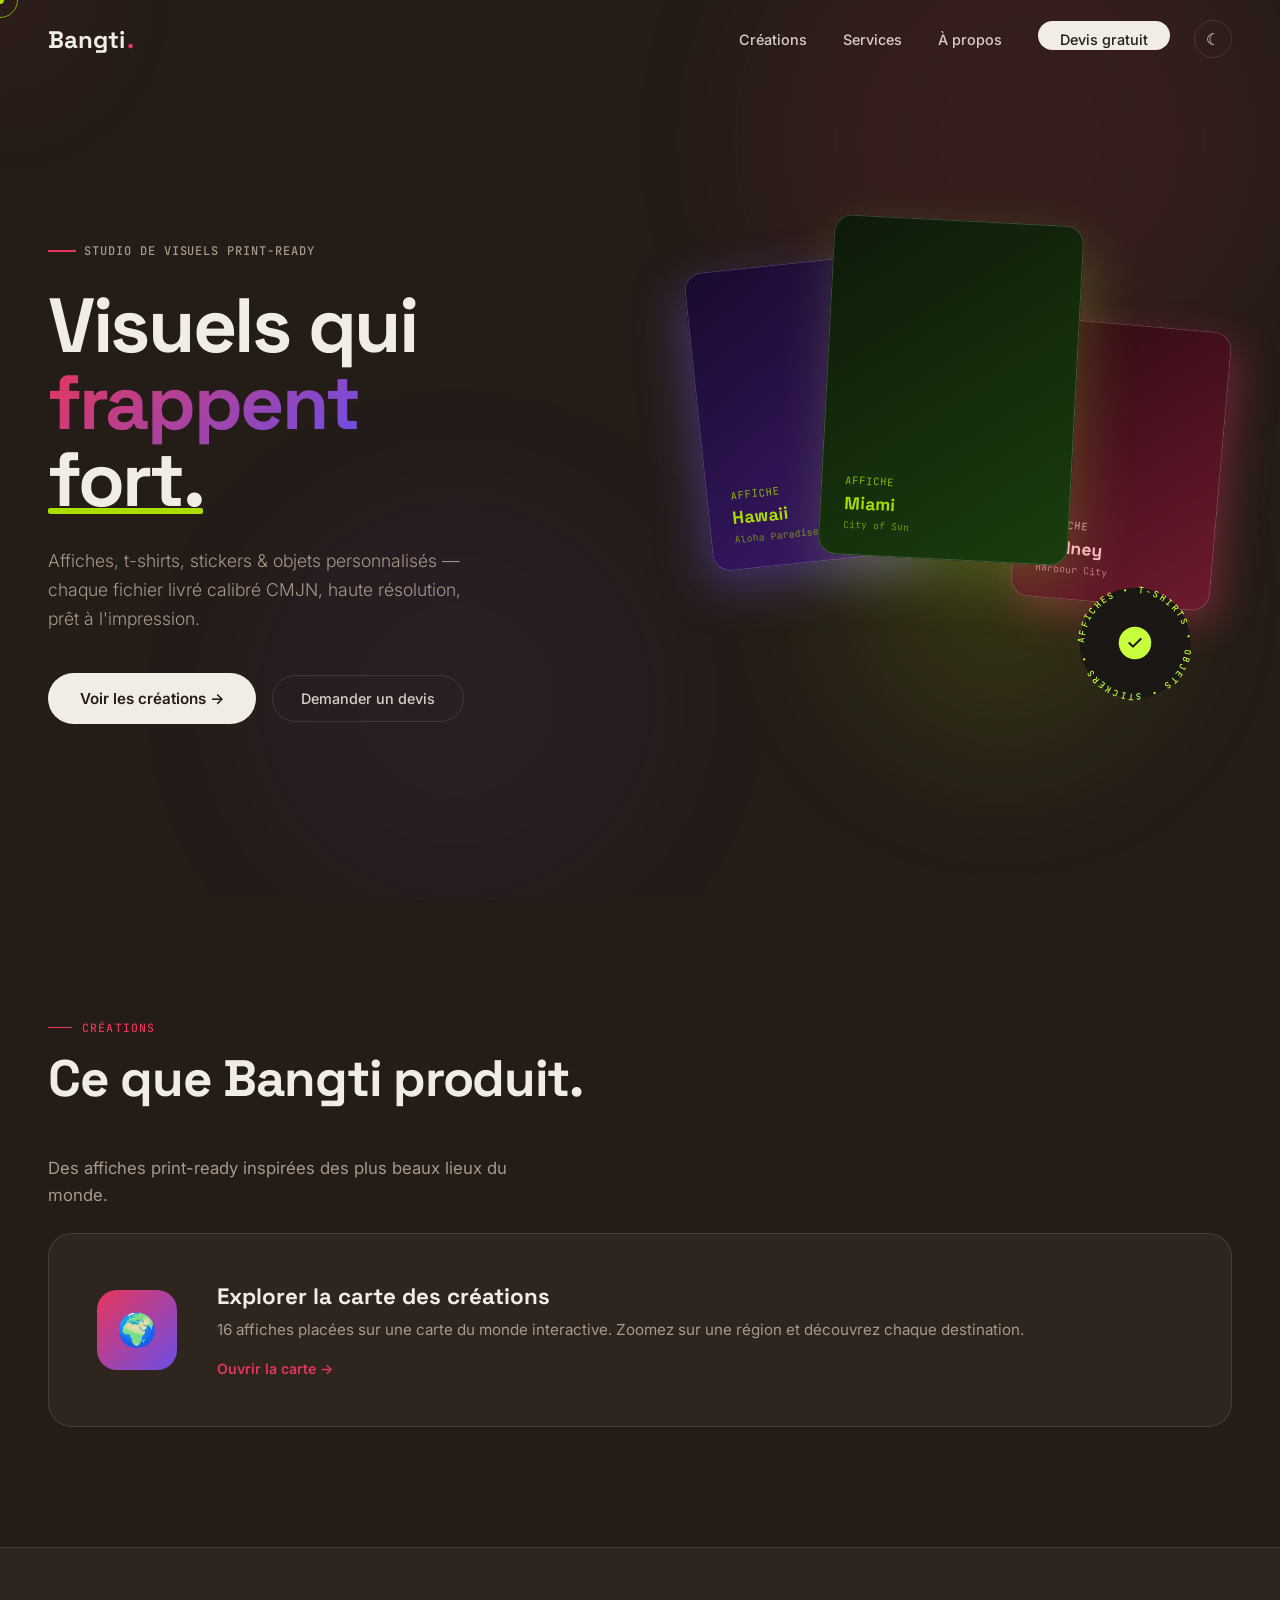
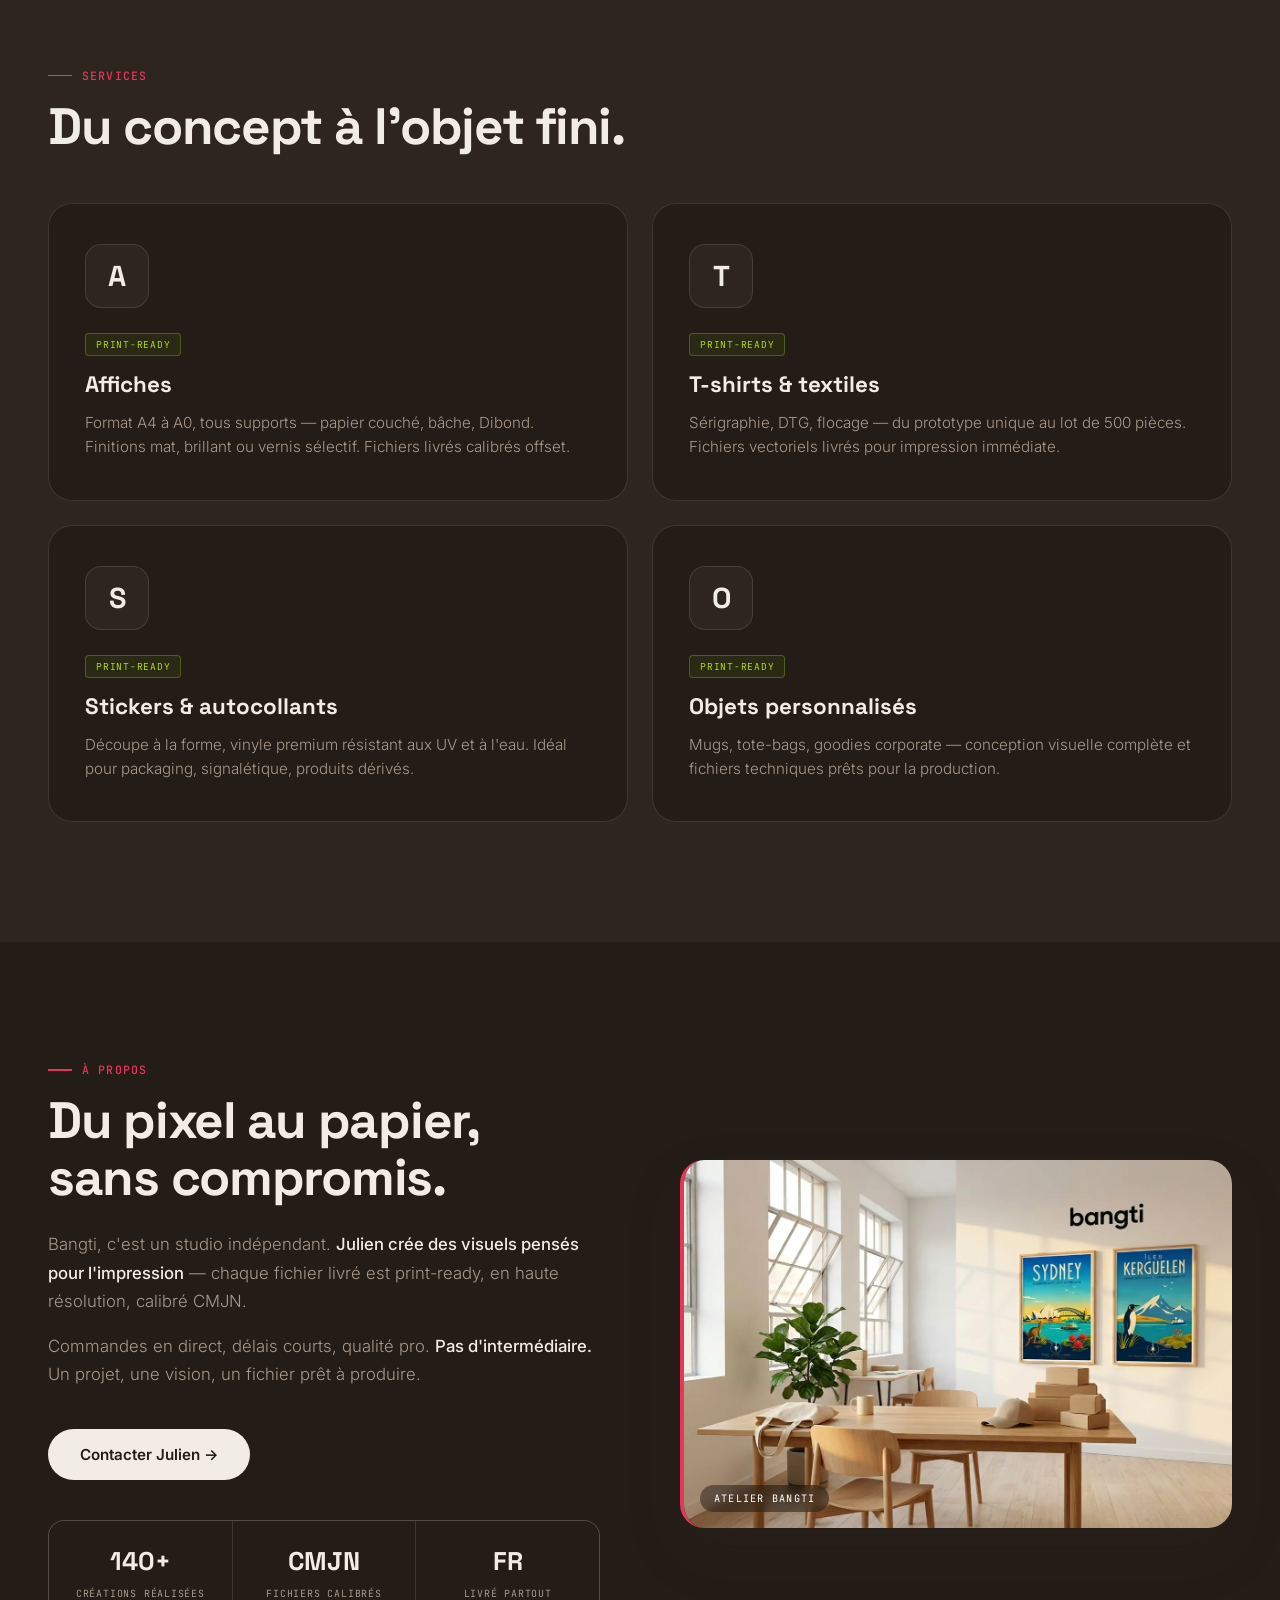
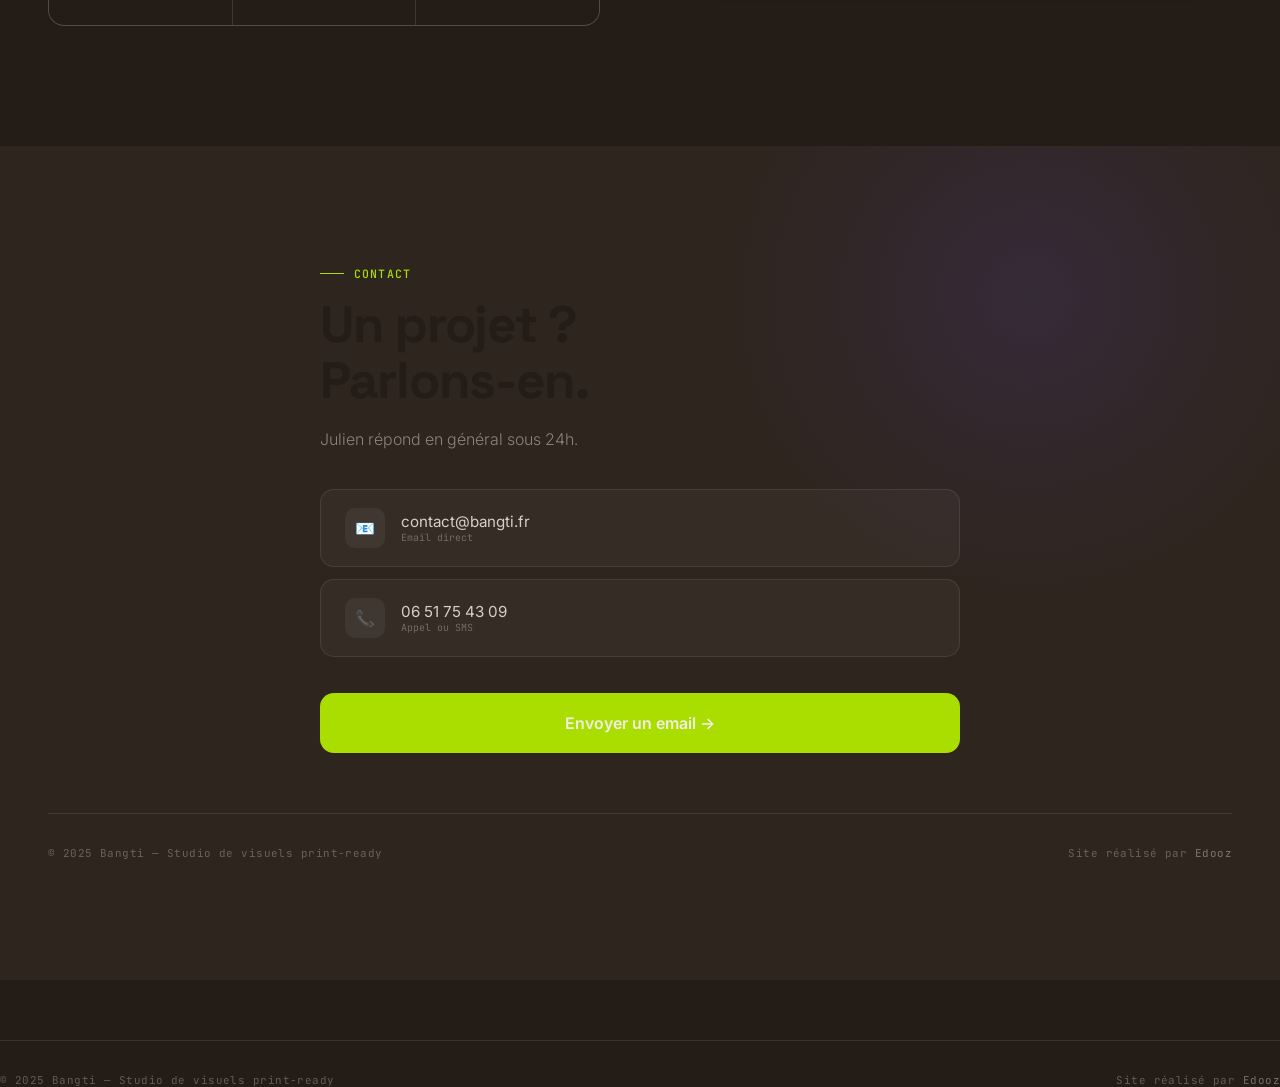
==== index.html @ a937b8a2 "fix: studio image uses .src not .style.background (it's an <img> tag)" ====
<!DOCTYPE html>
<html lang="fr">
<head>
<meta charset="UTF-8">
<meta name="viewport" content="width=device-width, initial-scale=1.0">
<title>Bangti — Studio de visuels graphiques print-ready</title>
<meta name="description" content="Bangti, studio indépendant de création d'affiches, posters et visuels print-ready. Fichiers haute résolution, calibrés CMJN.">
<link rel="canonical" href="https://bangti.fr">
<link rel="preconnect" href="https://fonts.googleapis.com">
<link href="https://fonts.googleapis.com/css2?family=Space+Grotesk:wght@400;500;600;700;800&family=Inter:wght@400;500;600&family=JetBrains+Mono:wght@400;500&display=swap" rel="stylesheet">
<script type="application/ld+json">{"@context":"https://schema.org","@type":"Organization","name":"Bangti","telephone":"06 51 75 43 09","email":"contact@bangti.fr","url":"https://bangti.fr"}</script>
<script>try{const t=localStorage.getItem("bangti-theme");if(t==="light")document.documentElement.removeAttribute("data-theme");else document.documentElement.setAttribute("data-theme","dark");}catch(e){document.documentElement.setAttribute("data-theme","dark");}</script>
<style>

:root {
  /* Fonds — gradation chaude, jamais blanc pur */
  --cream:  #F2EDE4;   /* fond principal — sable doux */
  --cream2: #E8E1D6;   /* sections alternées — lin foncé */
  --cream3: #DDD5C8;   /* bordures visibles, séparateurs */

  /* Textes — brun encre, jamais noir */
  --ink:  #3A2F28;     /* titres — brun foncé chaud */
  --ink2: #5C4E45;     /* corps — brun moyen */
  --mute: #8C7B6E;     /* secondaire — brun clair */
  --ghost:#B8A99A;     /* très atténué */

  /* Accents */
  --lime:  #AADD00;    /* lime légèrement désaturé — moins agressif */
  --punch: #E8365A;    /* rose plus doux */
  --volt:  #6B4EE8;    /* violet identique */

  /* Utilitaires */
  --line: rgba(58,47,40,0.12);
  --nav-bg: rgba(242,237,228,0.90);
  --lb-bg: rgba(247,244,238,0.96);
  --r: 1rem;
}

/* ── MODE SOMBRE (espresso chaud) ── */
[data-theme="dark"] {
  --cream:  #241C17;   /* fond principal — espresso */
  --cream2: #2E251F;   /* sections alternées */
  --cream3: #3A2F28;   /* bordures / séparateurs */
  --ink:  #F2EDE4;     /* titres — cream */
  --ink2: #D8CFC4;     /* corps */
  --mute: #A8998B;     /* secondaire */
  --ghost:#6E5F52;     /* atténué */
  --line: rgba(242,237,228,0.12);
  --nav-bg: rgba(36,28,23,0.88);
  --lb-bg: rgba(36,28,23,0.96);
}
[data-theme="dark"] .svc-card:hover { box-shadow: 0 24px 56px rgba(0,0,0,0.4); }
[data-theme="dark"] .svc-badge { color: var(--lime); border-color: rgba(170,221,0,0.3); }

[data-theme="dark"] .work-preview,
[data-theme="dark"] .bento:hover,
[data-theme="dark"] .node:hover { box-shadow: 0 22px 50px rgba(0,0,0,0.5); }

/* Bouton thème */
.theme-btn {
  width: 38px; height: 38px; border-radius: 50%;
  border: 1.5px solid var(--line); background: transparent;
  cursor: pointer; color: var(--ink); font-size: 1rem;
  display: flex; align-items: center; justify-content: center;
  transition: background 0.2s, border-color 0.2s, transform 0.2s;
  flex-shrink: 0;
}
.theme-btn:hover { border-color: var(--ink); transform: translateY(-1px); }
.theme-btn .moon { display: none; }
[data-theme="dark"] .theme-btn .sun { display: none; }
[data-theme="dark"] .theme-btn .moon { display: block; }

*, *::before, *::after { box-sizing: border-box; margin: 0; padding: 0; }

html { scroll-behavior: smooth; }

body {
  font-family: 'Inter', sans-serif;
  background: var(--cream);
  color: var(--ink);
  overflow-x: hidden;
}

/* ── NAV ── */
nav {
  position: fixed; top: 0; left: 0; right: 0; z-index: 100;
  display: flex; align-items: center; justify-content: space-between;
  padding: 20px 48px;
  transition: background 0.3s, backdrop-filter 0.3s, box-shadow 0.3s;
}
nav.scrolled {
  background: var(--nav-bg);
  backdrop-filter: blur(20px);
  box-shadow: 0 1px 0 var(--line);
}
.nav-logo {
  font-family: 'Space Grotesk', sans-serif;
  font-weight: 800; font-size: 1.5rem;
  color: var(--ink); text-decoration: none;
  display: flex; align-items: center; gap: 2px;
}
.nav-logo .dot { color: var(--punch); }
.nav-right { display: flex; align-items: center; gap: 24px; }
.nav-links { display: flex; align-items: center; gap: 36px; list-style: none; }
.nav-links a {
  font-family: 'Inter', sans-serif; font-size: 0.9rem; font-weight: 500;
  color: var(--ink2); text-decoration: none;
  position: relative; padding-bottom: 2px;
}
.nav-links a::after {
  content: ''; position: absolute; bottom: 0; left: 0;
  width: 0; height: 1.5px; background: var(--punch);
  transition: width 0.25s ease;
}
.nav-links a:hover::after { width: 100%; }
.nav-cta {
  background: var(--ink); color: var(--cream) !important;
  padding: 10px 22px; border-radius: 50px;
  transition: background 0.2s, transform 0.2s !important;
}
.nav-cta:hover { background: var(--punch) !important; transform: translateY(-1px) !important; }
.nav-cta::after { display: none !important; }
.burger { display: none; flex-direction: column; gap: 5px; cursor: pointer; padding: 4px; }
.burger span { display: block; width: 22px; height: 2px; background: var(--ink); border-radius: 2px; transition: 0.3s; }

/* ── HERO ── */
#hero {
  min-height: 100vh;
  display: grid; grid-template-columns: 1fr 1fr;
  align-items: center;
  padding: 140px 48px 80px;
  gap: 60px;
  position: relative;
  overflow: hidden;
}
.hero-bg-blob {
  position: absolute; pointer-events: none;
  border-radius: 50%;
  filter: blur(80px);
  opacity: 0.55;
}
.blob1 { width: 520px; height: 520px; background: var(--punch); opacity: 0.09; top: -120px; right: 0; }
.blob2 { width: 400px; height: 400px; background: var(--volt); opacity: 0.07; bottom: 0; left: 20%; }
.blob3 { width: 300px; height: 300px; background: var(--lime); opacity: 0.12; top: 50%; right: 10%; }

.hero-left { position: relative; z-index: 2; }
.hero-eyebrow {
  display: inline-flex; align-items: center; gap: 8px;
  font-family: 'JetBrains Mono', monospace; font-size: 0.75rem; font-weight: 500;
  color: var(--mute); letter-spacing: 0.08em; text-transform: uppercase;
  margin-bottom: 28px;
}
.hero-eyebrow span {
  display: inline-block; width: 28px; height: 2px; background: var(--punch);
}
h1 {
  font-family: 'Space Grotesk', sans-serif;
  font-weight: 800;
  font-size: clamp(3.2rem, 6vw, 6rem);
  line-height: 1.0;
  letter-spacing: -0.03em;
  color: var(--ink);
  margin-bottom: 28px;
}
h1 .grad {
  background: linear-gradient(135deg, var(--punch) 0%, var(--volt) 100%);
  -webkit-background-clip: text; -webkit-text-fill-color: transparent;
  background-clip: text;
}
h1 .underline-lime {
  position: relative; display: inline-block;
  -webkit-text-fill-color: var(--ink);
}
h1 .underline-lime::after {
  content: ''; position: absolute; bottom: 4px; left: 0; right: 0;
  height: 6px; background: var(--lime); z-index: -1;
  border-radius: 2px;
}
.hero-sub {
  font-size: 1.1rem; font-weight: 300; color: var(--mute);
  max-width: 440px; line-height: 1.65; margin-bottom: 40px;
}
.hero-actions { display: flex; align-items: center; gap: 16px; flex-wrap: wrap; }
.btn-primary {
  display: inline-flex; align-items: center; gap: 8px;
  background: var(--ink); color: var(--cream);
  font-family: 'Inter', sans-serif; font-size: 0.95rem; font-weight: 600;
  padding: 16px 32px; border-radius: 50px; text-decoration: none;
  transition: background 0.2s, transform 0.2s, box-shadow 0.2s;
}
.btn-primary:hover {
  background: var(--punch);
  transform: translateY(-2px);
  box-shadow: 0 12px 32px rgba(232,54,90,0.22);
}
.btn-ghost {
  display: inline-flex; align-items: center; gap: 6px;
  border: 1.5px solid var(--line); color: var(--ink2);
  font-size: 0.9rem; font-weight: 500;
  padding: 14px 28px; border-radius: 50px; text-decoration: none;
  transition: border-color 0.2s, color 0.2s;
}
.btn-ghost:hover { border-color: var(--ink); color: var(--ink); }

/* Hero visual — 3D floating cards */
.hero-right {
  position: relative; z-index: 2;
  height: 520px;
  display: flex; align-items: center; justify-content: center;
}
.mock-scene {
  position: relative; width: 100%; height: 100%;
  perspective: 900px;
}
.mock-card {
  position: relative; border-radius: 18px;
  display: flex; flex-direction: column; justify-content: flex-end;
  padding: 24px; overflow: hidden;
  cursor: pointer;
}
.mc-wrap {
  position: absolute;
  transform: translate(var(--px, 0px), var(--py, 0px));
  transition: transform 0.35s cubic-bezier(0.22,1,0.36,1);
  will-change: transform;
}
.w1 { left: 5%; top: 8%; }
.w2 { left: 50%; top: 0%; z-index: 3; }
.w3 { right: 2%; top: 20%; }
.mock-card::before {
  content: ''; position: absolute; inset: 0; border-radius: inherit;
  border: 1.5px solid rgba(255,255,255,0.2);
  pointer-events: none;
}
.mock-label {
  font-family: 'JetBrains Mono', monospace; font-size: 0.65rem;
  text-transform: uppercase; letter-spacing: 0.1em; margin-bottom: 6px;
  opacity: 0.8;
}
.mock-title {
  font-family: 'Space Grotesk', sans-serif;
  font-weight: 700; font-size: 1.1rem; line-height: 1.2;
}
.mock-format {
  font-family: 'JetBrains Mono', monospace; font-size: 0.6rem;
  opacity: 0.6; margin-top: 4px;
}

.mc1 {
  width: 220px; height: 300px;
  background: linear-gradient(145deg, #1A0A2E 0%, #3D1A6E 100%);
  color: var(--lime);
  transform: rotate(-6deg);
  animation: float1 4s ease-in-out infinite;
  box-shadow: -8px 16px 48px rgba(124,92,255,0.35);
}
.mc2 {
  width: 250px; height: 340px;
  background: linear-gradient(145deg, #0E1A0A 0%, #1A3D0E 100%);
  color: var(--lime);
  transform: translateX(-50%) rotate(3deg);
  animation: float2 5s ease-in-out infinite;
  box-shadow: 8px 20px 56px rgba(200,255,61,0.2);
}
.mc3 {
  width: 200px; height: 280px;
  background: linear-gradient(145deg, #2E0A12 0%, #6E1A2E 100%);
  color: #FFB3C6;
  transform: rotate(5deg);
  animation: float3 3.5s ease-in-out infinite;
  box-shadow: 10px 14px 40px rgba(255,61,110,0.3);
}
.mc-inner-art {
  position: absolute; inset: 0;
  display: flex; align-items: center; justify-content: center;
  font-family: 'Space Grotesk', sans-serif;
  font-weight: 800; font-size: 5rem;
  opacity: 0.08; letter-spacing: -0.05em;
  user-select: none; pointer-events: none;
}

/* Badge rotatif SVG */
.badge-circle {
  position: absolute; bottom: 32px; right: 32px;
  width: 130px; height: 130px;
  cursor: pointer; z-index: 10;
  text-decoration: none;
}
.badge-circle svg { width: 100%; height: 100%; }
.badge-circle:hover .badge-ring { animation-play-state: paused; transform: scale(1.06); }
.badge-ring {
  animation: spin 12s linear infinite;
  transform-origin: center;
  display: block;
  transition: transform 0.3s;
}

@keyframes float1 {
  0%,100% { transform: rotate(-6deg) translateY(0); }
  50% { transform: rotate(-6deg) translateY(-14px); }
}
@keyframes float2 {
  0%,100% { transform: translateX(-50%) rotate(3deg) translateY(0); }
  50% { transform: translateX(-50%) rotate(3deg) translateY(-18px); }
}
@keyframes float3 {
  0%,100% { transform: rotate(5deg) translateY(0); }
  50% { transform: rotate(5deg) translateY(-10px); }
}
@keyframes spin {
  from { transform: rotate(0deg); }
  to { transform: rotate(360deg); }
}

/* ── GALERIE ── */
#galerie {
  padding: 120px 48px;
  background: var(--cream);
}
.section-eyebrow {
  font-family: 'JetBrains Mono', monospace;
  font-size: 0.72rem; font-weight: 500;
  text-transform: uppercase; letter-spacing: 0.1em;
  color: var(--punch); margin-bottom: 16px;
  display: flex; align-items: center; gap: 10px;
}
.section-eyebrow::before { content: ''; display: block; width: 24px; height: 1.5px; background: var(--punch); }
h2 {
  font-family: 'Space Grotesk', sans-serif;
  font-weight: 800; font-size: clamp(2rem, 4vw, 3.4rem);
  letter-spacing: -0.025em; line-height: 1.1;
  color: var(--ink); margin-bottom: 48px;
}
.galerie-head {
  display: flex; align-items: center; justify-content: space-between;
  flex-wrap: wrap; gap: 16px; margin-bottom: 24px;
}
.filters {
  display: flex; align-items: center; gap: 10px; flex-wrap: wrap;
}
.filter {
  font-family: 'JetBrains Mono', monospace; font-size: 0.75rem;
  letter-spacing: 0.06em; text-transform: uppercase;
  padding: 9px 18px; border-radius: 50px;
  border: 1.5px solid var(--line);
  background: transparent; color: var(--mute);
  cursor: pointer; transition: all 0.2s;
  display: flex; align-items: center; gap: 6px;
}
.filter:hover { border-color: var(--ink); color: var(--ink); }
.filter.active { background: var(--ink); color: var(--lime); border-color: var(--ink); }
.filter .count {
  background: rgba(0,0,0,0.08); color: inherit;
  font-size: 0.65rem; padding: 1px 6px; border-radius: 20px;
}
.filter.active .count { background: rgba(170,221,0,0.18); }

/* ── TOGGLE VUE (liste / grille) ── */
.view-toggle {
  display: inline-flex; border: 1.5px solid var(--line);
  border-radius: 50px; padding: 3px; gap: 2px; background: transparent;
}
.view-toggle button {
  font-family: 'JetBrains Mono', monospace; font-size: 0.68rem;
  letter-spacing: 0.06em; text-transform: uppercase;
  padding: 7px 16px; border-radius: 50px; border: none;
  background: transparent; color: var(--mute); cursor: pointer;
  transition: all 0.2s;
}
.view-toggle button.active { background: var(--ink); color: var(--lime); }

/* ── LISTE HOVER-REVEAL (style CLOU) ── */
.work-list { position: relative; border-top: 1px solid var(--line); }
.work-row {
  display: flex; align-items: baseline; justify-content: space-between;
  gap: 24px; padding: 28px 8px;
  border-bottom: 1px solid var(--line);
  cursor: pointer; position: relative;
  transition: padding-left 0.35s cubic-bezier(0.22,1,0.36,1), color 0.25s;
}
.work-row .wr-index {
  font-family: 'JetBrains Mono', monospace; font-size: 0.72rem;
  color: var(--ghost); width: 36px; flex-shrink: 0;
}
.work-row .wr-name {
  font-family: 'Space Grotesk', sans-serif; font-weight: 600;
  font-size: clamp(1.6rem, 3.4vw, 2.8rem); letter-spacing: -0.02em;
  line-height: 1; color: var(--ink); flex: 1;
  transition: color 0.25s, transform 0.35s cubic-bezier(0.22,1,0.36,1);
}
.work-row .wr-cat {
  font-family: 'JetBrains Mono', monospace; font-size: 0.7rem;
  text-transform: uppercase; letter-spacing: 0.1em;
  color: var(--mute); flex-shrink: 0; transition: color 0.25s;
}
.work-row .wr-arrow {
  font-size: 1.2rem; color: var(--ink);
  opacity: 0; transform: translateX(-8px);
  transition: opacity 0.3s, transform 0.3s; flex-shrink: 0;
}
.work-row:hover { padding-left: 28px; }
.work-row:hover .wr-name { color: var(--punch); }
.work-row:hover .wr-cat { color: var(--ink); }
.work-row:hover .wr-arrow { opacity: 1; transform: translateX(0); }
/* assombrir les rangées non survolées quand une rangée est active */
.work-list.dim .work-row:not(:hover) .wr-name { color: var(--ghost); }

/* Aperçu flottant qui suit le curseur (desktop) */
.work-preview {
  position: fixed; pointer-events: none; z-index: 50;
  width: 280px; height: 340px; border-radius: 14px; overflow: hidden;
  opacity: 0; transform: translate(-50%, -50%) scale(0.9) rotate(-3deg);
  transition: opacity 0.25s, transform 0.25s;
  box-shadow: 0 24px 60px rgba(58,47,40,0.3);
  will-change: transform, left, top;
}
.work-preview.show { opacity: 1; transform: translate(-50%, -50%) scale(1) rotate(-3deg); }
.work-preview .wp-letter {
  position: absolute; inset: 0; display: flex; align-items: center; justify-content: center;
  font-family: 'Space Grotesk', sans-serif; font-weight: 700;
  font-size: 5rem; color: rgba(255,255,255,0.18);
}

/* ── GRILLE BENTO ── */
.work-grid {
  display: grid;
  grid-template-columns: repeat(4, 1fr);
  grid-auto-rows: 200px;
  gap: 16px;
}
.work-grid.hidden, .work-list.hidden { display: none; }
.bento {
  position: relative; border-radius: 18px; overflow: hidden;
  cursor: pointer; display: flex; flex-direction: column; justify-content: flex-end;
  padding: 22px; transition: transform 0.3s, box-shadow 0.3s;
}
.bento::after {
  content: ''; position: absolute; inset: 0; border-radius: 18px;
  border: 1.5px solid rgba(255,255,255,0.14); pointer-events: none;
}
.bento:hover { transform: translateY(-5px); box-shadow: 0 22px 50px rgba(58,47,40,0.22); }
.bento .b-letter {
  position: absolute; top: 18px; right: 22px;
  font-family: 'Space Grotesk', sans-serif; font-weight: 700; font-size: 3rem;
  color: rgba(255,255,255,0.14); line-height: 1;
}
.bento .b-cat {
  font-family: 'JetBrains Mono', monospace; font-size: 0.6rem;
  text-transform: uppercase; letter-spacing: 0.12em; color: var(--lime);
  margin-bottom: 6px; position: relative; z-index: 2;
}
.bento .b-name {
  font-family: 'Space Grotesk', sans-serif; font-weight: 600; font-size: 1.05rem;
  color: white; line-height: 1.2; position: relative; z-index: 2;
}
.bento .b-fmt {
  font-family: 'JetBrains Mono', monospace; font-size: 0.58rem;
  color: rgba(255,255,255,0.55); margin-top: 4px; position: relative; z-index: 2;
}
/* tailles bento variées */
.bento.lg { grid-column: span 2; grid-row: span 2; }
.bento.wide { grid-column: span 2; }
.bento.tall { grid-row: span 2; }

/* Lightbox */
#lb-overlay {
  display: none; position: fixed; inset: 0; z-index: 9999;
  background: var(--lb-bg); backdrop-filter: blur(12px);
  align-items: center; justify-content: center;
}
#lb-overlay.open { display: flex; }
#lb-inner {
  max-width: 90vw; max-height: 90vh;
  background: var(--cream2); border-radius: 24px;
  overflow: hidden; position: relative;
  animation: lbIn 0.3s ease;
  padding: 32px;
  min-width: 340px;
}
@keyframes lbIn {
  from { transform: scale(0.88); opacity: 0; }
  to { transform: scale(1); opacity: 1; }
}
#lb-close {
  position: absolute; top: 16px; right: 16px;
  width: 36px; height: 36px; border-radius: 50%;
  background: var(--ink); color: var(--cream);
  border: none; cursor: pointer; font-size: 1rem;
  display: flex; align-items: center; justify-content: center;
}
#lb-content { display: flex; flex-direction: column; gap: 16px; }
#lb-visual {
  width: 340px; height: 480px; border-radius: 16px;
  display: flex; align-items: center; justify-content: center;
  font-family: 'Space Grotesk', sans-serif;
  font-weight: 800; font-size: 5rem; color: rgba(255,255,255,0.12);
}
#lb-info { }
#lb-title {
  font-family: 'Space Grotesk', sans-serif;
  font-weight: 700; font-size: 1.4rem; color: var(--ink);
  margin-bottom: 6px;
}
#lb-fmt {
  font-family: 'JetBrains Mono', monospace;
  font-size: 0.72rem; color: var(--mute);
}
#lb-prev, #lb-next {
  position: absolute; top: 50%; transform: translateY(-50%);
  width: 40px; height: 40px; border-radius: 50%;
  background: var(--ink); color: var(--lime);
  border: none; cursor: pointer; font-size: 1rem;
  display: flex; align-items: center; justify-content: center;
}
#lb-prev { left: -20px; }
#lb-next { right: -20px; }

/* ── SERVICES ── */
#services {
  padding: 120px 48px;
  background: var(--cream2);
  border-top: 1px solid var(--line);
}
.services-grid {
  display: grid; grid-template-columns: repeat(2, 1fr);
  gap: 24px; margin-top: 16px;
}
.svc-card {
  background: var(--cream); border: 1.5px solid var(--line);
  border-radius: 24px; padding: 40px 36px;
  transition: border-color 0.25s, transform 0.25s, box-shadow 0.25s;
  position: relative; overflow: hidden;
}
.svc-card:hover {
  border-color: var(--ink);
  transform: translateY(-6px);
  box-shadow: 0 24px 56px rgba(26,23,20,0.08);
}
.svc-card:hover .svc-icon { background: var(--ink); color: var(--lime); }
.svc-icon {
  width: 64px; height: 64px; border-radius: 16px;
  background: var(--cream2); border: 1.5px solid var(--line);
  display: flex; align-items: center; justify-content: center;
  font-family: 'Space Grotesk', sans-serif;
  font-weight: 800; font-size: 1.8rem; color: var(--ink);
  margin-bottom: 24px;
  transition: background 0.25s, color 0.25s;
}
.svc-badge {
  display: inline-block;
  font-family: 'JetBrains Mono', monospace; font-size: 0.6rem;
  letter-spacing: 0.08em; text-transform: uppercase;
  padding: 4px 10px; border-radius: 4px;
  background: rgba(100,160,0,0.1); color: var(--lime);
  margin-bottom: 14px; border: 1px solid rgba(100,160,0,0.2);
}
.svc-card h3 {
  font-family: 'Space Grotesk', sans-serif;
  font-weight: 700; font-size: 1.4rem; color: var(--ink);
  margin-bottom: 12px;
}
.svc-card p {
  font-size: 0.95rem; color: var(--mute); line-height: 1.6; font-weight: 300;
}

/* ── À PROPOS ── */
#apropos {
  padding: 120px 48px;
  background: var(--cream);
  display: grid; grid-template-columns: 1fr 1fr;
  gap: 80px; align-items: center;
}
.apropos-text {}
.apropos-text h2 { margin-bottom: 24px; }
.apropos-text p {
  font-size: 1.05rem; color: var(--mute); font-weight: 300;
  line-height: 1.7; margin-bottom: 16px;
}
.apropos-text p strong { color: var(--ink); font-weight: 500; }
.stats-row {
  display: grid; grid-template-columns: repeat(3,1fr);
  gap: 1px; background: var(--line);
  border-radius: 16px; overflow: hidden;
  margin-top: 40px;
  border: 1.5px solid var(--line);
}
.stat-cell {
  background: var(--cream); padding: 24px 20px;
  text-align: center;
}
.stat-val {
  font-family: 'Space Grotesk', sans-serif;
  font-weight: 800; font-size: 1.6rem; color: var(--ink);
  display: block; margin-bottom: 4px;
}
.stat-lbl {
  font-family: 'JetBrains Mono', monospace;
  font-size: 0.62rem; color: var(--mute);
  text-transform: uppercase; letter-spacing: 0.08em;
}
.apropos-visual {
  position: relative; height: auto;
}
.studio-figure {
  position: relative; margin: 0;
  border-radius: 24px; overflow: hidden;
  border-left: 4px solid var(--punch);
  box-shadow: 0 24px 56px rgba(58,47,40,0.14);
}
.studio-img {
  display: block; width: 100%; height: auto;
}
.av-caption {
  position: absolute; z-index: 2; left: 16px; bottom: 16px;
  font-family: 'JetBrains Mono', monospace;
  font-size: 0.64rem; letter-spacing: 0.12em; text-transform: uppercase;
  color: #fff; background: rgba(0,0,0,0.4); backdrop-filter: blur(4px);
  padding: 7px 14px; border-radius: 50px;
}
.av-text {
  font-family: 'JetBrains Mono', monospace;
  font-size: 0.7rem; color: var(--mute); letter-spacing: 0.12em;
  text-transform: uppercase; text-align: center;
}
.av-float {
  position: absolute;
  width: 140px; height: 180px;
  border-radius: 14px; border: 1.5px solid var(--line);
  background: var(--cream); display: flex; align-items: center; justify-content: center;
  font-family: 'JetBrains Mono', monospace; font-size: 0.6rem;
  color: var(--mute); text-align: center; padding: 16px;
  animation: float3 4s ease-in-out infinite;
}
.av-float.f1 { top: -30px; right: -20px; animation-delay: 0s; }
.av-float.f2 { bottom: -20px; left: -20px; animation-delay: -2s; }

/* ── CONTACT ── */
#contact {
  padding: 120px 48px;
  background: #2E251F;
  position: relative; overflow: hidden;
}
#contact::before {
  content: ''; position: absolute;
  width: 700px; height: 700px; border-radius: 50%;
  background: radial-gradient(circle, rgba(107,78,232,0.12), transparent 60%);
  top: -200px; right: -100px; pointer-events: none;
}
.contact-inner {
  max-width: 640px; margin: 0 auto;
  position: relative; z-index: 2;
}
#contact .section-eyebrow { color: var(--lime); }
#contact .section-eyebrow::before { background: var(--lime); }
#contact h2 { color: var(--cream); }
.contact-sub {
  font-size: 1rem; color: rgba(232,225,214,0.5); font-weight: 300;
  margin-bottom: 40px; margin-top: -28px;
}
.contact-items { display: flex; flex-direction: column; gap: 12px; margin-bottom: 36px; }
.ci {
  display: flex; align-items: center; gap: 16px;
  background: rgba(232,225,214,0.04); border: 1px solid rgba(232,225,214,0.1);
  border-radius: 14px; padding: 18px 24px;
  text-decoration: none;
  transition: border-color 0.2s, background 0.2s;
  cursor: pointer;
}
.ci:hover { border-color: var(--lime); background: rgba(170,221,0,0.05); }
.ci-icon {
  width: 40px; height: 40px; border-radius: 10px;
  background: rgba(232,225,214,0.06);
  display: flex; align-items: center; justify-content: center;
  font-size: 1rem; flex-shrink: 0;
}
.ci-text { font-size: 0.95rem; color: var(--ink2); font-weight: 400; }
.ci-sub { font-family: 'JetBrains Mono', monospace; font-size: 0.62rem; color: rgba(232,225,214,0.35); }
.btn-lime {
  display: block; width: 100%; text-align: center;
  background: var(--lime); color: var(--ink);
  font-family: 'Inter', sans-serif; font-size: 1rem; font-weight: 600;
  padding: 20px; border-radius: 14px; text-decoration: none;
  transition: transform 0.2s, box-shadow 0.2s;
}
.btn-lime:hover {
  transform: translateY(-2px);
  box-shadow: 0 16px 40px rgba(170,221,0,0.22);
}
footer {
  margin-top: 60px; padding-top: 32px;
  border-top: 1px solid rgba(242,237,228,0.1);
  display: flex; justify-content: space-between; align-items: center;
  flex-wrap: wrap; gap: 12px;
  position: relative; z-index: 2;
}
footer span {
  font-family: 'JetBrains Mono', monospace; font-size: 0.68rem;
  color: rgba(242,237,228,0.3); letter-spacing: 0.04em;
}
footer a { color: rgba(242,237,228,0.4); text-decoration: none; transition: color 0.2s; }
footer a:hover { color: var(--lime); }

/* ── REVEAL ANIMATIONS ── */
.reveal { opacity: 0; transform: translateY(32px); transition: opacity 0.6s ease, transform 0.6s ease; }
.reveal.visible { opacity: 1; transform: translateY(0); }

/* ── CURSOR GLOW ── */
#cursor-glow {
  position: fixed; pointer-events: none; z-index: 0;
  width: 360px; height: 360px; border-radius: 50%;
  background: radial-gradient(circle, rgba(232,54,90,0.05) 0%, transparent 70%);
  transform: translate(-50%,-50%);
  transition: left 0.12s, top 0.12s;
}
/* ── CUSTOM CURSOR ── */
body { cursor: none; }
#cur-dot {
  position: fixed; pointer-events: none; z-index: 9999;
  width: 8px; height: 8px; border-radius: 50%;
  background: #AADD00;
  transform: translate(-50%, -50%);
  transition: transform 0.1s;
}
#cur-ring {
  position: fixed; pointer-events: none; z-index: 9998;
  width: 36px; height: 36px; border-radius: 50%;
  border: 1.5px solid rgba(170,221,0,0.7);
  transform: translate(-50%, -50%);
  transition: width 0.2s, height 0.2s, opacity 0.2s;
}
a:hover ~ #cur-ring, button:hover ~ #cur-ring { width: 52px; height: 52px; }

/* ── RESPONSIVE ── */
@media (max-width: 1024px) {
  #hero { grid-template-columns: 1fr; padding: 120px 32px 80px; }
  .hero-right { height: 420px; margin-top: 24px; }
  #apropos { grid-template-columns: 1fr; gap: 48px; }
  .services-grid { grid-template-columns: 1fr; }
  .work-grid { grid-template-columns: repeat(3, 1fr); }
}
@media (max-width: 640px) {
  .hero-right { display: none; }
  nav { padding: 16px 20px; }
  .nav-links { display: none; flex-direction: column; position: fixed; top: 0; left: 0; right: 0; bottom: 0; background: var(--cream); padding: 100px 32px 40px; gap: 24px; z-index: 99; }
  .nav-links.open { display: flex; }
  .nav-links a { font-size: 1.4rem; }
  .burger { display: flex; z-index: 101; }
  #hero { padding: 100px 20px 60px; }
  h1 { font-size: clamp(2.4rem, 8vw, 3.5rem); }
  #galerie, #services, #contact { padding: 80px 20px; }
  #apropos { padding: 80px 20px; grid-template-columns: 1fr; }
  .stats-row { grid-template-columns: 1fr; }
  .badge-circle { width: 100px; height: 100px; bottom: 20px; right: 20px; }
  .galerie-head { flex-direction: column; align-items: flex-start; }
  .work-grid { grid-template-columns: repeat(2, 1fr); grid-auto-rows: 160px; }
  .bento.lg { grid-column: span 2; grid-row: span 1; }
  .work-row { padding: 20px 4px; gap: 14px; }
  .work-row .wr-cat { display: none; }
  .work-row:hover { padding-left: 12px; }
}

@media (prefers-reduced-motion: reduce) {
  *, .reveal, .mc1, .mc2, .mc3, .badge-ring, .av-float { animation: none !important; transition: none !important; }
}

/* ── CTA CARTE ── */
.map-cta {
  position: relative; display: block; overflow: hidden;
  border-radius: 28px; border: 1px solid var(--line);
  text-decoration: none; min-height: 420px;
  display: flex; align-items: flex-end; isolation: isolate;
}
.map-cta-mosaic {
  position: absolute; inset: 0; display: grid;
  grid-template-columns: repeat(5, 1fr); gap: 3px; z-index: -2;
}
.map-cta-mosaic div {
  background-size: cover; background-position: center 20%;
  filter: saturate(0.75) brightness(0.55);
  transition: filter 0.5s, transform 0.6s;
}
.map-cta:hover .map-cta-mosaic div { filter: saturate(0.95) brightness(0.4); transform: scale(1.04); }
.map-cta::before {
  content: ''; position: absolute; inset: 0; z-index: -1;
  background: linear-gradient(180deg, rgba(20,15,12,0.35) 0%, rgba(20,15,12,0.92) 78%);
}
.map-cta-content { position: relative; z-index: 2; padding: 48px; max-width: 620px; }
.map-cta-label {
  display: inline-flex; align-items: center; gap: 8px;
  font-size: 0.72rem; font-weight: 700; letter-spacing: 0.18em; text-transform: uppercase;
  color: var(--punch); margin-bottom: 18px;
}
.map-cta-label .dot { width: 7px; height: 7px; border-radius: 50%; background: var(--punch); animation: pulse 2s infinite; }
@keyframes pulse { 0%,100%{opacity:1;} 50%{opacity:0.3;} }
.map-cta-title {
  display: block; font-family: 'Space Grotesk', sans-serif; color: #F7F4EE;
  font-size: clamp(1.7rem, 4vw, 2.7rem); font-weight: 700; line-height: 1.08; margin-bottom: 16px;
}
.map-cta-desc { display: block; color: rgba(247,244,238,0.65); font-size: 1rem; line-height: 1.55; margin-bottom: 28px; max-width: 480px; }
.map-cta-arrow {
  display: inline-flex; align-items: center; gap: 10px;
  font-weight: 600; font-size: 0.95rem; color: #F7F4EE;
  padding: 14px 26px; border: 1.5px solid rgba(247,244,238,0.3); border-radius: 50px;
  transition: background 0.3s, border-color 0.3s, gap 0.3s;
}
.map-cta:hover .map-cta-arrow { background: var(--punch); border-color: var(--punch); gap: 14px; }
@media (max-width: 640px) {
  .map-cta { min-height: 320px; }
  .map-cta-content { padding: 28px; }
}

/* ── CTA CARTE ── */
.carte-cta {
  display: flex; align-items: center; gap: 40px;
  background: var(--cream2); border: 1.5px solid var(--line);
  border-radius: 24px; padding: 48px; margin-top: 24px;
  text-decoration: none; color: var(--ink);
  transition: border-color 0.3s, transform 0.3s, box-shadow 0.3s;
}
.carte-cta:hover {
  border-color: var(--punch); transform: translateY(-4px);
  box-shadow: 0 20px 50px rgba(0,0,0,0.08);
}
[data-theme="dark"] .carte-cta:hover { box-shadow: 0 20px 50px rgba(0,0,0,0.4); }
.carte-cta-icon {
  width: 80px; height: 80px; border-radius: 20px; flex-shrink: 0;
  background: linear-gradient(135deg, var(--punch), var(--volt));
  display: flex; align-items: center; justify-content: center;
  font-size: 2rem;
}
.carte-cta-text h3 {
  font-family: 'Space Grotesk', sans-serif; font-size: 1.4rem; font-weight: 700;
  margin: 0 0 8px;
}
.carte-cta-text p { color: var(--mute); font-size: 0.95rem; margin: 0 0 16px; line-height: 1.5; }
.carte-cta-btn {
  display: inline-flex; align-items: center; gap: 8px;
  font-weight: 600; font-size: 0.88rem; color: var(--punch);
}
.carte-cta:hover .carte-cta-btn { gap: 12px; }
@media (max-width: 640px) {
  .carte-cta { flex-direction: column; padding: 32px; text-align: center; }
  .carte-cta-text h3 { font-size: 1.2rem; }
}

</style>
</head>
<body>

<div id="cursor-glow"></div>
<div id="cur-dot"></div>
<div id="cur-ring"></div>


<nav id="main-nav">
  <a href="/" class="nav-logo">Bangti<span class="dot">.</span></a>
  <div class="nav-right">
    <ul class="nav-links" id="nav-links">
      <li><a href="carte.html">Créations</a></li>
      <li><a href="#services">Services</a></li>
      <li><a href="#apropos">À propos</a></li>
      <li><a href="#contact" class="nav-cta">Devis gratuit</a></li>
    </ul>
    <button class="theme-btn" id="theme-btn" aria-label="Basculer thème clair / sombre">
      <span class="sun">☀</span><span class="moon">☾</span>
    </button>
    <div class="burger" id="burger" aria-label="Menu" role="button" tabindex="0">
      <span></span><span></span><span></span>
    </div>
  </div>
</nav>




<section id="hero">
  <div class="hero-bg-blob blob1"></div>
  <div class="hero-bg-blob blob2"></div>
  <div class="hero-bg-blob blob3"></div>

  <div class="hero-left">
    <div class="hero-eyebrow"><span></span>Studio de visuels print-ready</div>
    <h1>Visuels qui<br><span class="grad">frappent</span><br><span class="underline-lime">fort.</span></h1>
    <p class="hero-sub">Affiches, t-shirts, stickers & objets personnalisés — chaque fichier livré calibré CMJN, haute résolution, prêt à l'impression.</p>
    <div class="hero-actions">
      <a href="#galerie" class="btn-primary">Voir les créations →</a>
      <a href="#contact" class="btn-ghost">Demander un devis</a>
    </div>
  </div>

  <div class="hero-right">
    <div class="mock-scene" id="mock-scene">
      <div class="mc-wrap w1" data-depth="26">
        <div class="mc1 mock-card">
          <div class="mc-inner-art"></div>
          <div class="mock-label">Affiche</div>
          <div class="mock-title">Hawaii</div>
          <div class="mock-format">Aloha Paradise</div>
        </div>
      </div>
      <div class="mc-wrap w2" data-depth="14">
        <div class="mc2 mock-card">
          <div class="mc-inner-art"></div>
          <div class="mock-label">Affiche</div>
          <div class="mock-title">Miami</div>
          <div class="mock-format">City of Sun</div>
        </div>
      </div>
      <div class="mc-wrap w3" data-depth="38">
        <div class="mc3 mock-card">
          <div class="mc-inner-art"></div>
          <div class="mock-label">Affiche</div>
          <div class="mock-title">Sydney</div>
          <div class="mock-format">Harbour City</div>
        </div>
      </div>

      <a href="#galerie" class="badge-circle" aria-label="Voir la galerie">
        <svg class="badge-ring" viewBox="0 0 160 160" fill="none" xmlns="http://www.w3.org/2000/svg">
          <circle cx="80" cy="80" r="68" fill="#1A1714" stroke="rgba(26,23,20,0.15)" stroke-width="1"/>
          <defs>
            <path id="bp" d="M80,80 m-62,0 a62,62 0 1,1 124,0 a62,62 0 1,1 -124,0"/>
          </defs>
          <text font-family="JetBrains Mono, monospace" font-size="11" fill="#C8FF3D" letter-spacing="3" font-weight="500">
            <textPath href="#bp">AFFICHES • T-SHIRTS • OBJETS • STICKERS •</textPath>
          </text>
          <circle cx="80" cy="80" r="20" fill="#C8FF3D"/>
          <path d="M73 80l4.5 4.5L87 75" stroke="#1A1714" stroke-width="2.5" stroke-linecap="round" stroke-linejoin="round"/>
        </svg>
      </a>
    </div>
  </div>
</section>




<!-- GALERIE -->
<section id="galerie">
  <div class="section-eyebrow">Créations</div>
  <h2>Ce que Bangti produit.</h2>
  <p style="color:var(--mute); max-width:520px; margin-bottom:8px; font-size:1.05rem; line-height:1.6;">
    Des affiches print-ready inspirées des plus beaux lieux du monde.
  </p>
  <a href="carte.html" class="carte-cta">
    <div class="carte-cta-icon">🌍</div>
    <div class="carte-cta-text">
      <h3>Explorer la carte des créations</h3>
      <p>16 affiches placées sur une carte du monde interactive. Zoomez sur une région et découvrez chaque destination.</p>
      <span class="carte-cta-btn">Ouvrir la carte →</span>
    </div>
  </a>
</section>



<section id="services">
  <div class="section-eyebrow">Services</div>
  <h2>Du concept à l'objet fini.</h2>
  <div class="services-grid">
    <div class="svc-card reveal">
      <div class="svc-icon">A</div>
      <div class="svc-badge">print-ready</div>
      <h3>Affiches</h3>
      <p>Format A4 à A0, tous supports — papier couché, bâche, Dibond. Finitions mat, brillant ou vernis sélectif. Fichiers livrés calibrés offset.</p>
    </div>
    <div class="svc-card reveal" style="transition-delay:0.1s">
      <div class="svc-icon">T</div>
      <div class="svc-badge">print-ready</div>
      <h3>T-shirts & textiles</h3>
      <p>Sérigraphie, DTG, flocage — du prototype unique au lot de 500 pièces. Fichiers vectoriels livrés pour impression immédiate.</p>
    </div>
    <div class="svc-card reveal" style="transition-delay:0.2s">
      <div class="svc-icon">S</div>
      <div class="svc-badge">print-ready</div>
      <h3>Stickers & autocollants</h3>
      <p>Découpe à la forme, vinyle premium résistant aux UV et à l'eau. Idéal pour packaging, signalétique, produits dérivés.</p>
    </div>
    <div class="svc-card reveal" style="transition-delay:0.3s">
      <div class="svc-icon">O</div>
      <div class="svc-badge">print-ready</div>
      <h3>Objets personnalisés</h3>
      <p>Mugs, tote-bags, goodies corporate — conception visuelle complète et fichiers techniques prêts pour la production.</p>
    </div>
  </div>
</section>

<!-- À PROPOS -->
<section id="apropos">
  <div class="apropos-text reveal">
    <div class="section-eyebrow">À propos</div>
    <h2>Du pixel au papier,<br>sans compromis.</h2>
    <p>Bangti, c'est un studio indépendant. <strong>Julien crée des visuels pensés pour l'impression</strong> — chaque fichier livré est print-ready, en haute résolution, calibré CMJN.</p>
    <p>Commandes en direct, délais courts, qualité pro. <strong>Pas d'intermédiaire.</strong> Un projet, une vision, un fichier prêt à produire.</p>
    <a href="mailto:contact@bangti.fr" class="btn-primary" style="display:inline-flex;margin-top:24px">Contacter Julien →</a>
    <div class="stats-row" style="margin-top:40px">
      <div class="stat-cell">
        <span class="stat-val">140+</span>
        <span class="stat-lbl">Créations réalisées</span>
      </div>
      <div class="stat-cell">
        <span class="stat-val">CMJN</span>
        <span class="stat-lbl">Fichiers calibrés</span>
      </div>
      <div class="stat-cell">
        <span class="stat-val">FR</span>
        <span class="stat-lbl">Livré partout</span>
      </div>
    </div>
  </div>

  <div class="apropos-visual reveal" style="transition-delay:0.15s">
    <figure class="studio-figure">
      <img class="studio-img" id="studio-img" alt="Atelier Bangti — affiches encadrées et merch">
      <figcaption class="av-caption">Atelier Bangti</figcaption>
    </figure>
  </div>
</section>



<!-- CONTACT -->
<section id="contact">
  <div class="contact-inner">
    <div class="section-eyebrow">Contact</div>
    <h2>Un projet ?<br>Parlons-en.</h2>
    <p class="contact-sub">Julien répond en général sous 24h.</p>
    <div class="contact-items">
      <a href="mailto:contact@bangti.fr" class="ci">
        <div class="ci-icon">📧</div>
        <div>
          <div class="ci-text">contact@bangti.fr</div>
          <div class="ci-sub">Email direct</div>
        </div>
      </a>
      <a href="tel:+33651754309" class="ci">
        <div class="ci-icon">📞</div>
        <div>
          <div class="ci-text">06 51 75 43 09</div>
          <div class="ci-sub">Appel ou SMS</div>
        </div>
      </a>
    </div>
    <a href="mailto:contact@bangti.fr" class="btn-lime">Envoyer un email →</a>
  </div>
  <footer>
    <span>© 2025 Bangti — Studio de visuels print-ready</span>
    <span>Site réalisé par <a href="https://edooz.fr" target="_blank" rel="noopener">Edooz</a></span>
  </footer>
</section>

<footer>

    <span>© 2025 Bangti — Studio de visuels print-ready</span>
    <span>Site réalisé par <a href="https://edooz.fr" target="_blank" rel="noopener">Edooz</a></span>
  
</footer>


<div id="lb-overlay" role="dialog" aria-modal="true">
  <button id="lb-prev" aria-label="Précédent">←</button>
  <div id="lb-inner">
    <button id="lb-close" aria-label="Fermer">✕</button>
    <div id="lb-content">
      <div id="lb-visual"></div>
      <div id="lb-info">
        <div id="lb-title"></div>
        <div id="lb-fmt"></div>
      </div>
    </div>
  </div>
  <button id="lb-next" aria-label="Suivant">→</button>
</div>



<script>
// ── DATA
// images affiches embarquées (base64, single-file)
const AFF1 = '[data-uri]';
const AFF2 = '[data-uri]';
const AFF3 = '[data-uri]';
const AFF4 = '[data-uri]';
const AFF5 = '[data-uri]';
const AFF6 = '[data-uri]';
const AFF7 = '[data-uri]';
const AFF8 = '[data-uri]';
const AFF9 = '[data-uri]';
const AFF10 = '[data-uri]';
const AFF11 = '[data-uri]';
const AFF12 = '[data-uri]';
const AFF13 = '[data-uri]';
const AFF14 = '[data-uri]';
const AFF15 = '[data-uri]';
const AFF16 = '[data-uri]';

const STUDIO = '[data-uri]';

const cards = [
  { cat:'affiches', theme:'villes', name:'Los Angeles — City of Dreams', fmt:'A2 · quadri · offset', bg:'linear-gradient(145deg,#1a0a2e,#2d1b69)', l:'A', img:AFF1 },
  { cat:'affiches', theme:'iles', name:'Polynésie — Âme du Pacifique', fmt:'A1 · quadri · satin', bg:'linear-gradient(145deg,#002B4E,#005B99)', l:'A', img:AFF2 },
  { cat:'affiches', theme:'iles', name:'Polynésie — Lagon Sud', fmt:'A3 · risographie · 2c', bg:'linear-gradient(145deg,#2B505A,#4B8079)', l:'A', img:AFF3 },
  { cat:'affiches', theme:'aviation', name:'P-51 Mustang — Freedom Through Flight', fmt:'A2 · quadri · mat', bg:'linear-gradient(145deg,#3A1E10,#8B5E3C)', l:'A', img:AFF4 },
  { cat:'affiches', theme:'villes', name:'Miami — City of Sun', fmt:'A2 · quadri · offset', bg:'linear-gradient(145deg,#0A2440,#1466A0)', l:'A', img:AFF5 },
  { cat:'affiches', theme:'iles', name:'Îles Kerguelen — Terre des Vents', fmt:'A1 · quadri · satin', bg:'linear-gradient(145deg,#1A2F3A,#3A5F6A)', l:'A', img:AFF6 },
  { cat:'affiches', theme:'villes', name:'Sydney — Harbour City', fmt:'A2 · quadri · offset', bg:'linear-gradient(145deg,#0A2440,#1466A0)', l:'A', img:AFF7 },
  { cat:'affiches', theme:'villes', name:'New York — The City That Never Sleeps', fmt:'A2 · quadri · offset', bg:'linear-gradient(145deg,#0A1A3E,#1A3A8A)', l:'A', img:AFF8 },
  { cat:'affiches', theme:'villes', name:'Paris — Ville de Lumière', fmt:'A2 · quadri · offset', bg:'linear-gradient(145deg,#0A1A3E,#1A3A8A)', l:'A', img:AFF9 },
  { cat:'affiches', theme:'villes', name:'Saint-Louis — Porte de l\'Ouest', fmt:'A2 · quadri · offset', bg:'linear-gradient(145deg,#1a0a2e,#2d1b69)', l:'A', img:AFF10 },
  { cat:'affiches', theme:'iles', name:'Hawaii — Aloha State', fmt:'A2 · quadri · offset', bg:'linear-gradient(145deg,#0a1a2e,#1a4a6e)', l:'A', img:AFF11 },
  { cat:'affiches', theme:'nature', name:'Monument Valley — Land of Legends', fmt:'A2 · quadri · offset', bg:'linear-gradient(145deg,#3A1E10,#8B5E3C)', l:'A', img:AFF12 },
  { cat:'affiches', theme:'villes', name:'Salt Lake City — Crossroads of the West', fmt:'A2 · quadri · offset', bg:'linear-gradient(145deg,#0A2440,#1466A0)', l:'A', img:AFF13 },
  { cat:'affiches', theme:'villes', name:'San Diego — America\'s Finest City', fmt:'A2 · quadri · offset', bg:'linear-gradient(145deg,#0A1A3E,#1A3A8A)', l:'A', img:AFF14 },
  { cat:'affiches', theme:'iles', name:'Bora Bora — Perle du Pacifique', fmt:'A2 · quadri · offset', bg:'linear-gradient(145deg,#0a2e3e,#1a6e8e)', l:'A', img:AFF15 },
  { cat:'affiches', theme:'iles', name:'Nouvelle-Zélande — Aotearoa', fmt:'A2 · quadri · offset', bg:'linear-gradient(145deg,#0a2e1a,#1a6e3e)', l:'A', img:AFF16 },
];

// ── STUDIO IMAGE
const studioEl = document.getElementById('studio-img');
if (studioEl && typeof STUDIO !== 'undefined') studioEl.src = STUDIO;

// ── THEME
const root = document.documentElement;
let saved = null;
try { saved = localStorage.getItem('bangti-theme'); } catch (e) {}
if (saved !== 'light') root.setAttribute('data-theme', 'dark');

const themeBtn = document.querySelector('.theme-btn');
if (themeBtn) themeBtn.addEventListener('click', () => {
  const dark = root.getAttribute('data-theme') === 'dark';
  if (dark) { root.removeAttribute('data-theme'); try { localStorage.setItem('bangti-theme', 'light'); } catch(e){} }
  else { root.setAttribute('data-theme', 'dark'); try { localStorage.setItem('bangti-theme', 'dark'); } catch(e){} }
});

// ── LIGHTBOX
const lbOverlay = document.getElementById('lb-overlay');
const lbVisual = document.getElementById('lb-visual');
const lbTitle = document.getElementById('lb-title');
const lbFmt = document.getElementById('lb-fmt');
let lbIndex = 0;

function openLb(i) {
  lbIndex = i;
  renderLb();
  lbOverlay.classList.add('open');
}
function closeLb() { lbOverlay.classList.remove('open'); }
function renderLb() {
  const d = cards[lbIndex];
  lbVisual.style.background = d.img ? `url('${d.img}') center/contain no-repeat` : d.bg;
  lbVisual.style.backgroundColor = '#1a1a1a';
  lbTitle.textContent = d.name;
  lbFmt.textContent = d.fmt;
}
document.getElementById('lb-close')?.addEventListener('click', closeLb);
lbOverlay?.addEventListener('click', e => { if (e.target === lbOverlay) closeLb(); });
document.addEventListener('keydown', e => {
  if (!lbOverlay?.classList.contains('open')) return;
  if (e.key === 'Escape') closeLb();
  if (e.key === 'ArrowLeft') { lbIndex = (lbIndex - 1 + cards.length) % cards.length; renderLb(); }
  if (e.key === 'ArrowRight') { lbIndex = (lbIndex + 1) % cards.length; renderLb(); }
});

// ── REVEAL
const observer = new IntersectionObserver(entries => {
  entries.forEach(entry => {
    if (entry.isIntersecting) {
      entry.target.classList.add('visible');
      observer.unobserve(entry.target);
    }
  });
}, { threshold: 0.1 });
document.querySelectorAll('.reveal').forEach(el => observer.observe(el));
setTimeout(() => {
  document.querySelectorAll('.reveal:not(.visible)').forEach(el => el.classList.add('visible'));
}, 1200);

// ── CURSOR
const glow = document.getElementById('cursor-glow');
const curDot = document.getElementById('cur-dot');
const curRing = document.getElementById('cur-ring');
if (window.matchMedia('(pointer:fine)').matches) {
  let rx = window.innerWidth/2, ry = window.innerHeight/2;
  document.addEventListener('mousemove', e => {
    const x = e.clientX, y = e.clientY;
    if (glow) { glow.style.left = x + 'px'; glow.style.top = y + 'px'; }
    if (curDot) { curDot.style.left = x + 'px'; curDot.style.top = y + 'px'; }
    rx += (x - rx) * 0.35;
    ry += (y - ry) * 0.35;
    if (curRing) { curRing.style.left = rx + 'px'; curRing.style.top = ry + 'px'; }
  }, { passive: true });
  document.querySelectorAll('a, button').forEach(el => {
    el.addEventListener('mouseenter', () => { if (curRing) { curRing.style.width = '52px'; curRing.style.height = '52px'; curRing.style.borderColor = 'rgba(170,221,0,1)'; } });
    el.addEventListener('mouseleave', () => { if (curRing) { curRing.style.width = '36px'; curRing.style.height = '36px'; curRing.style.borderColor = 'rgba(170,221,0,0.7)'; } });
  });
} else {
  if (curDot) curDot.style.display = 'none';
  if (curRing) curRing.style.display = 'none';
}

// ── MOBILE NAV
const navToggle = document.getElementById('nav-toggle');
const navLinks = document.getElementById('nav-links');
if (navToggle) navToggle.addEventListener('click', () => navLinks.classList.toggle('open'));

</script>
</body>
</html>
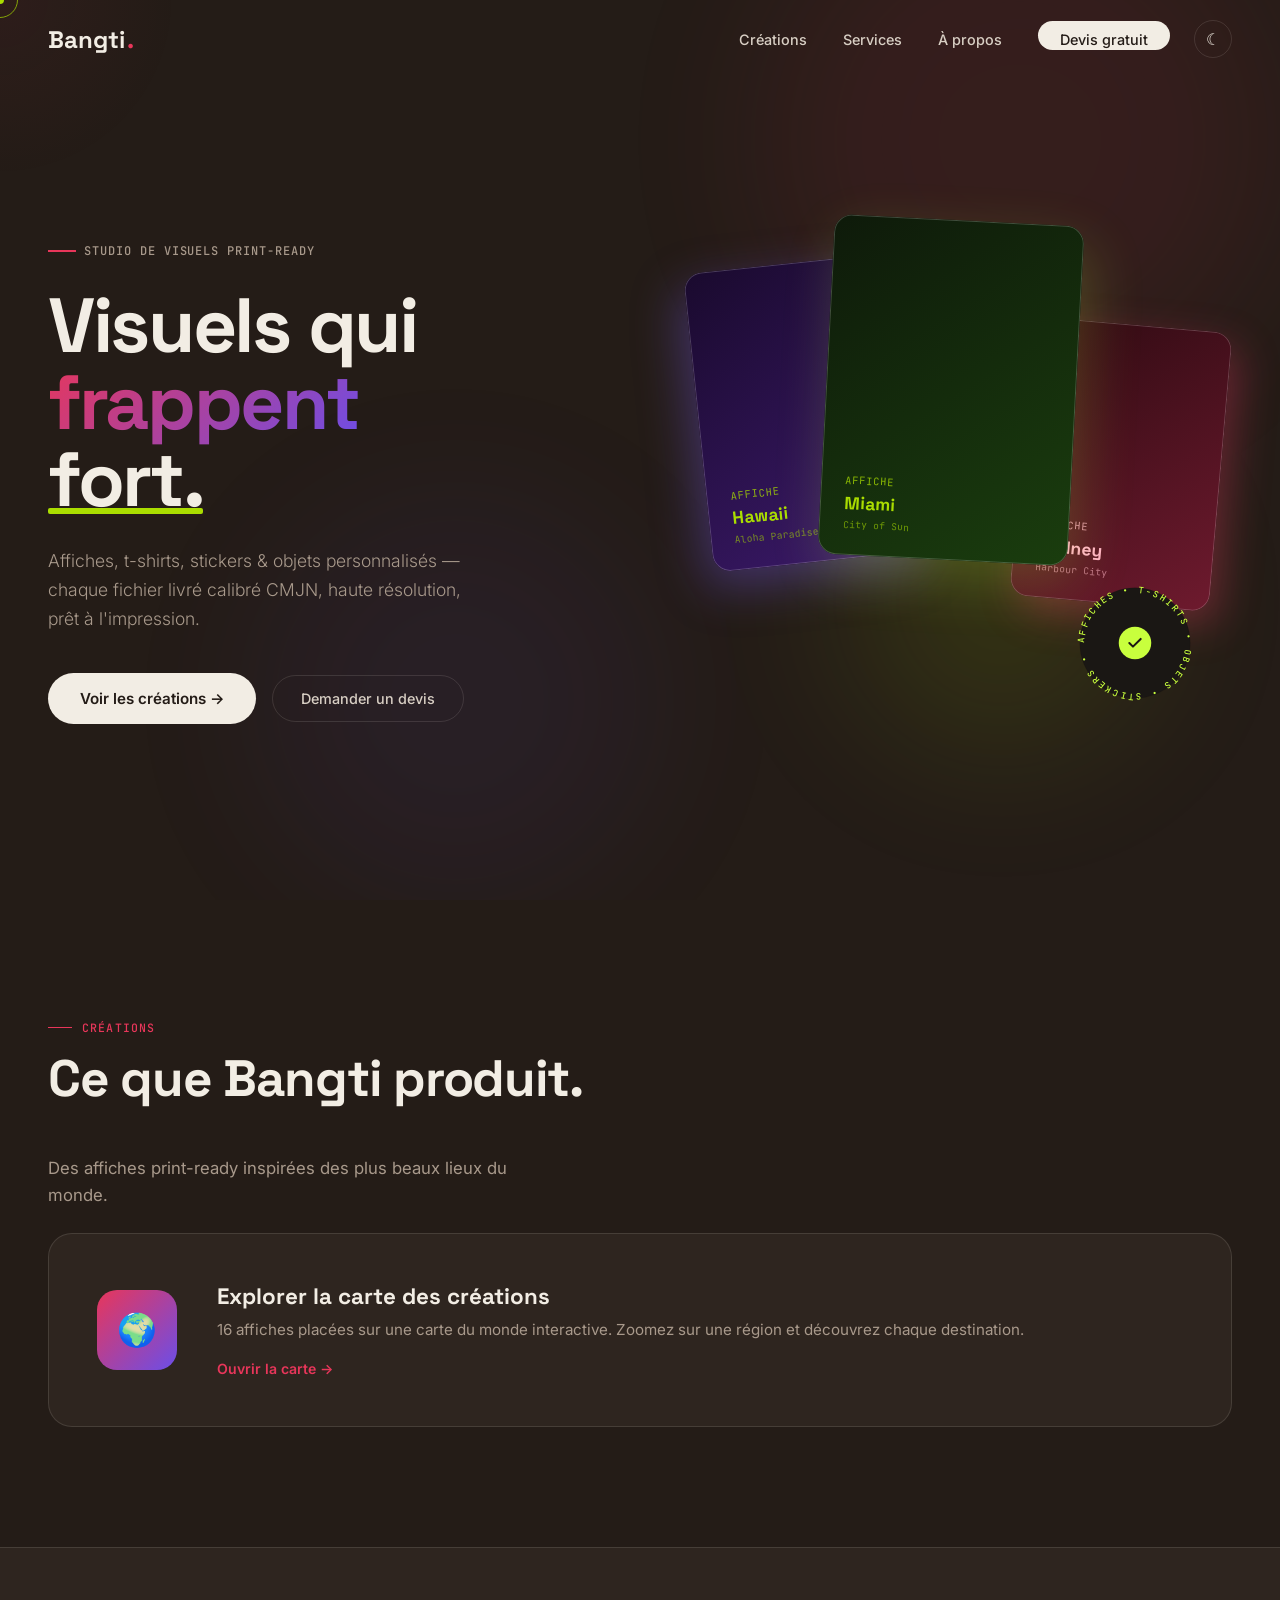
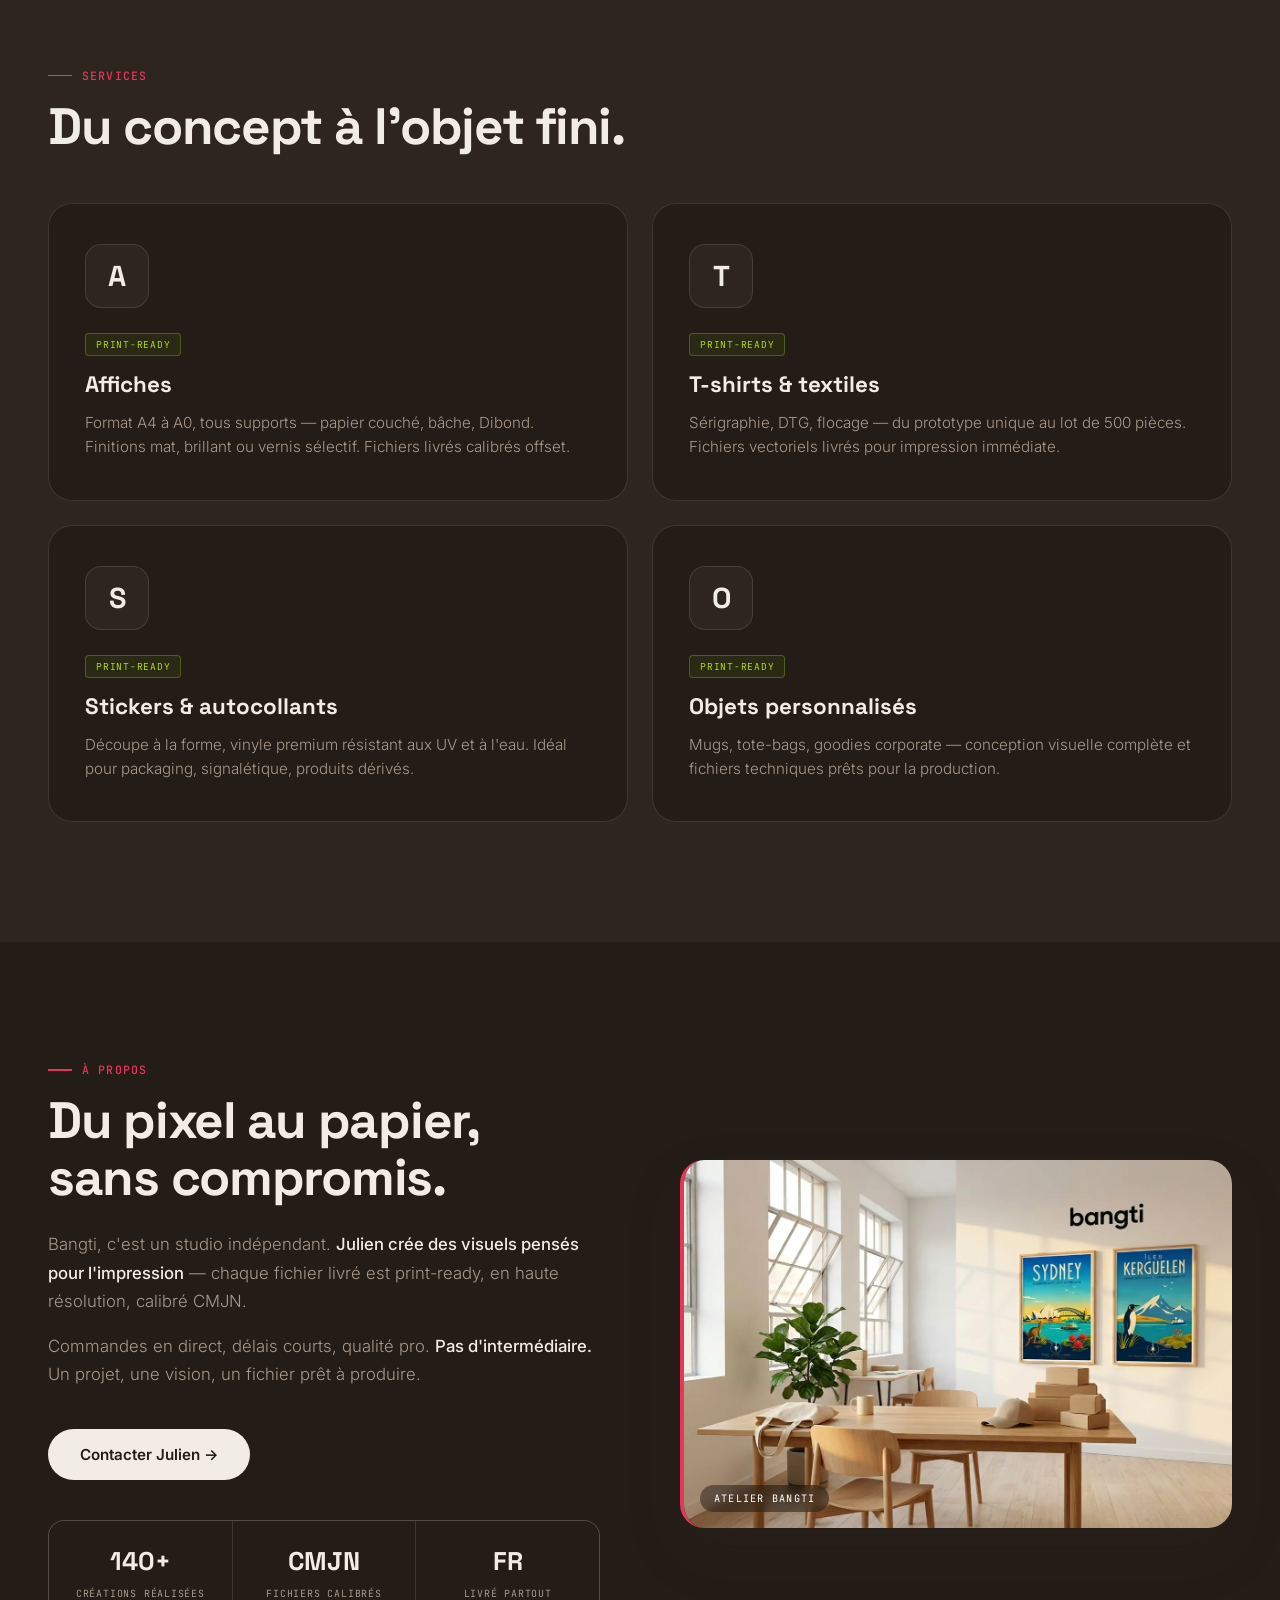
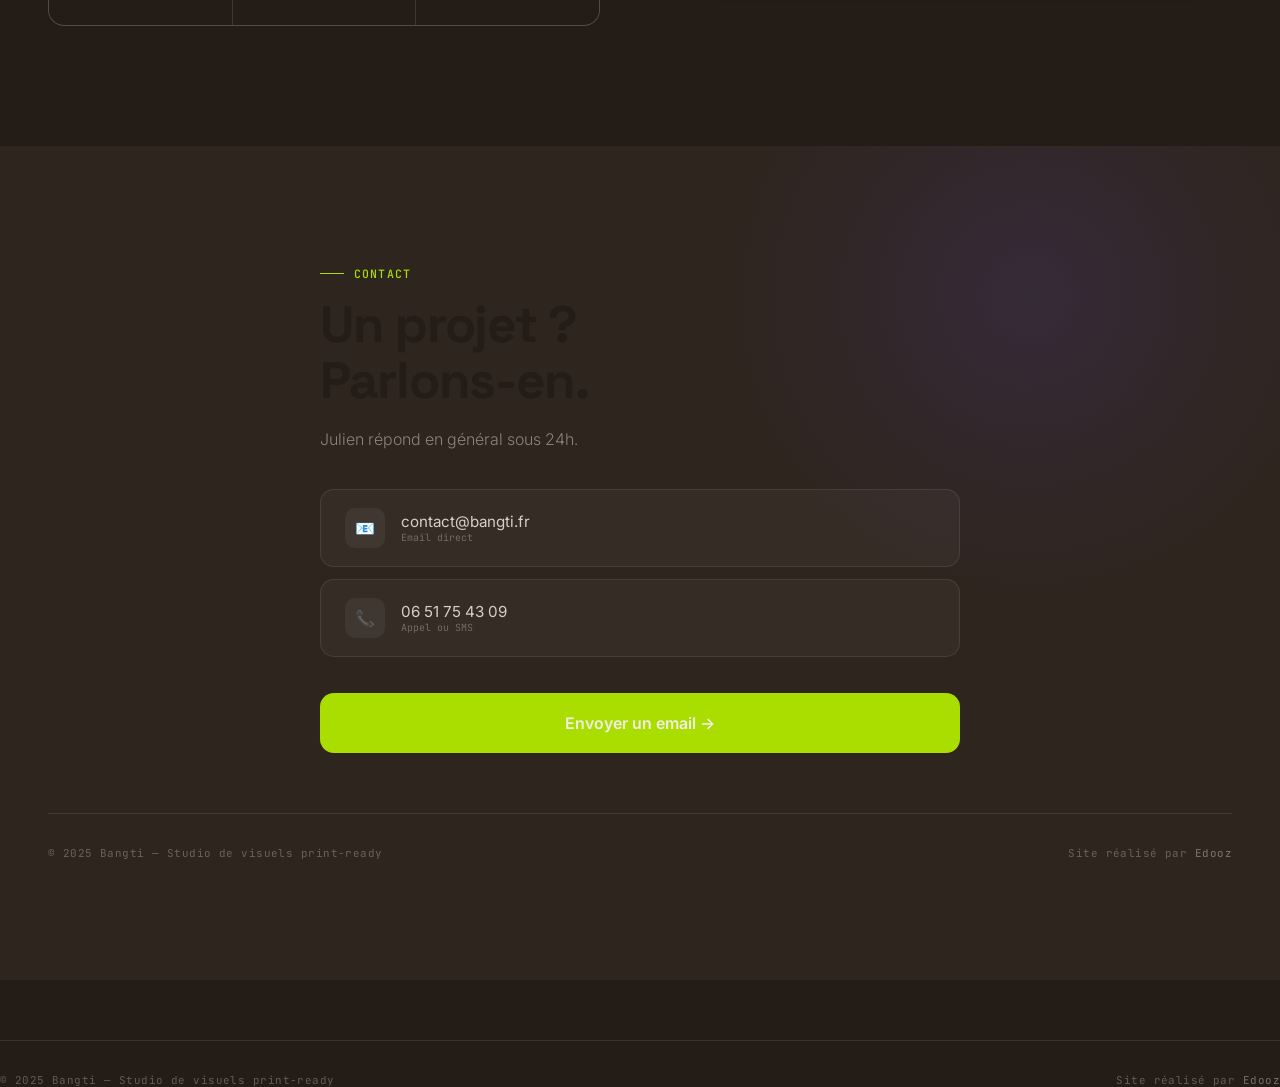
==== commit 8b0804f9: "feat: replace NZ poster + add Antarctica & Easter Island (client requests)" ====
--- a/index.html
+++ b/index.html
@@ -1092,7 +1092,9 @@
 const AFF13 = '[data-uri]';
 const AFF14 = '[data-uri]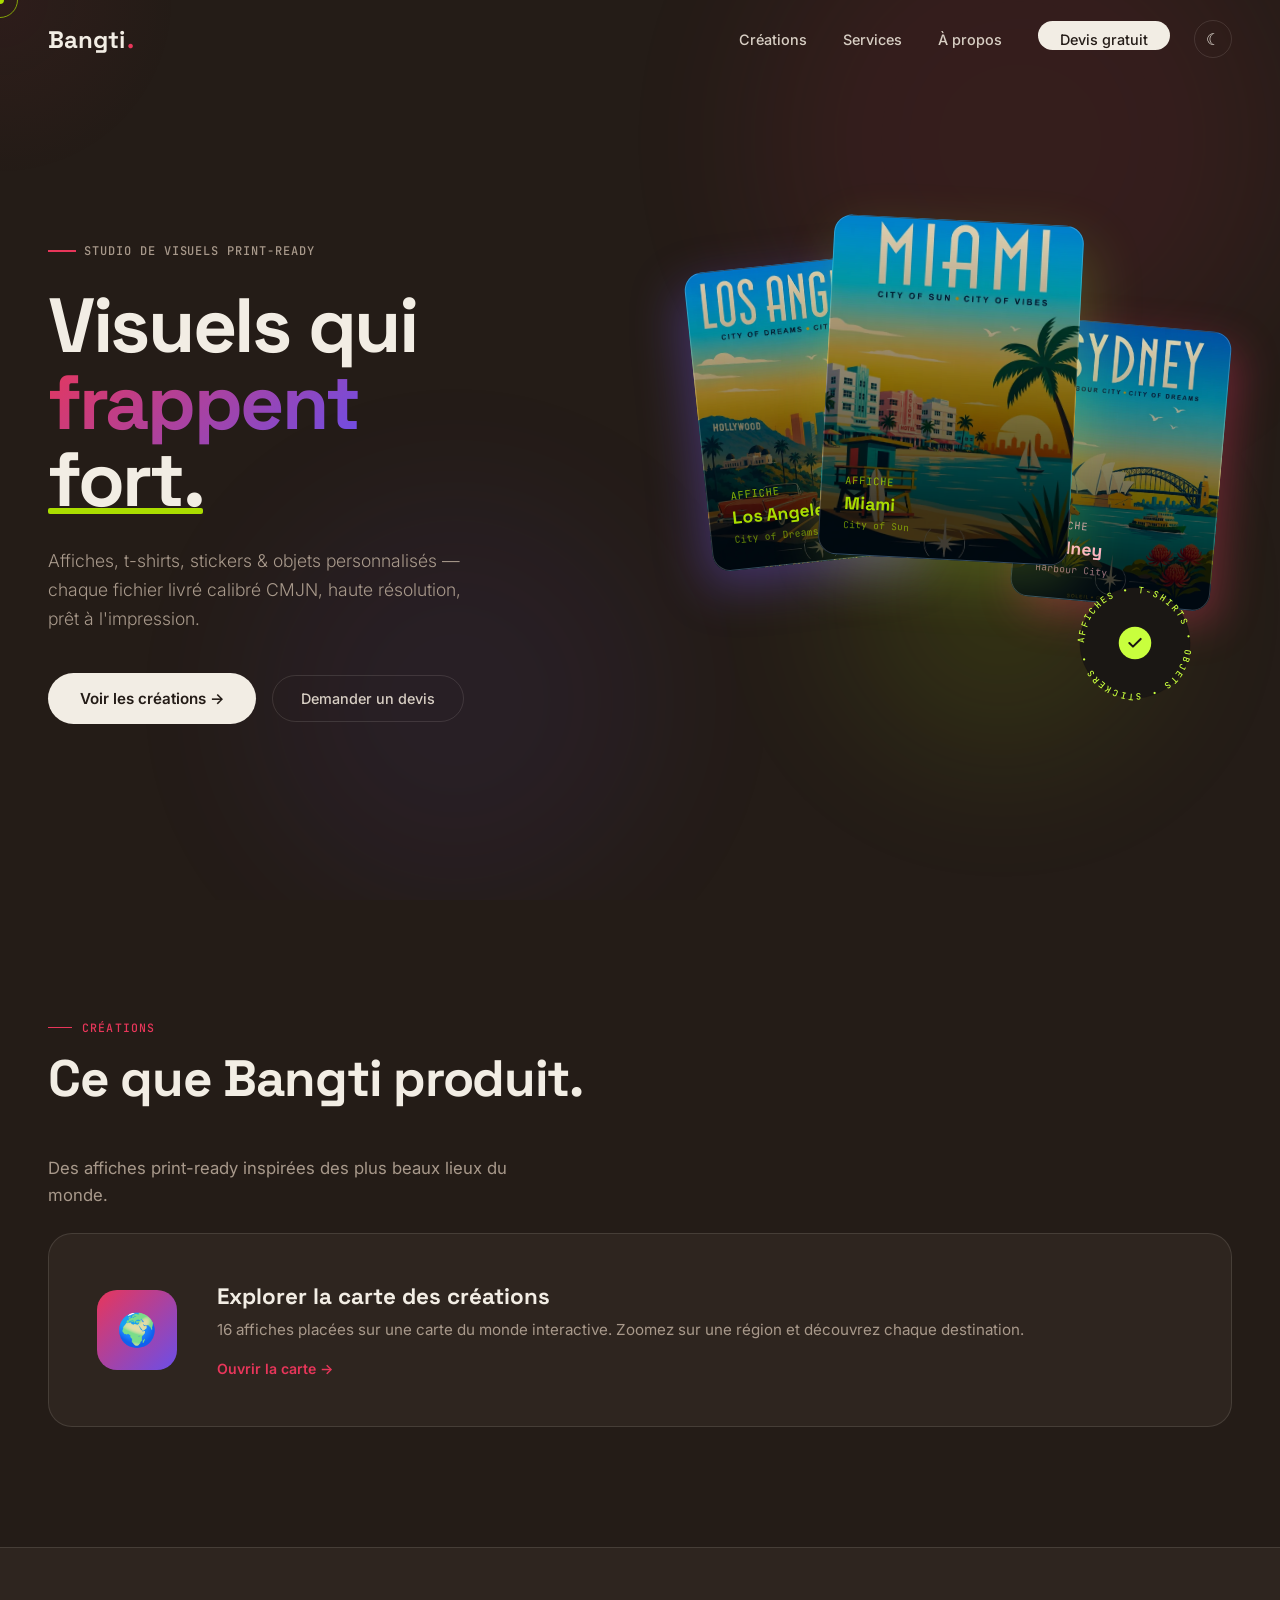
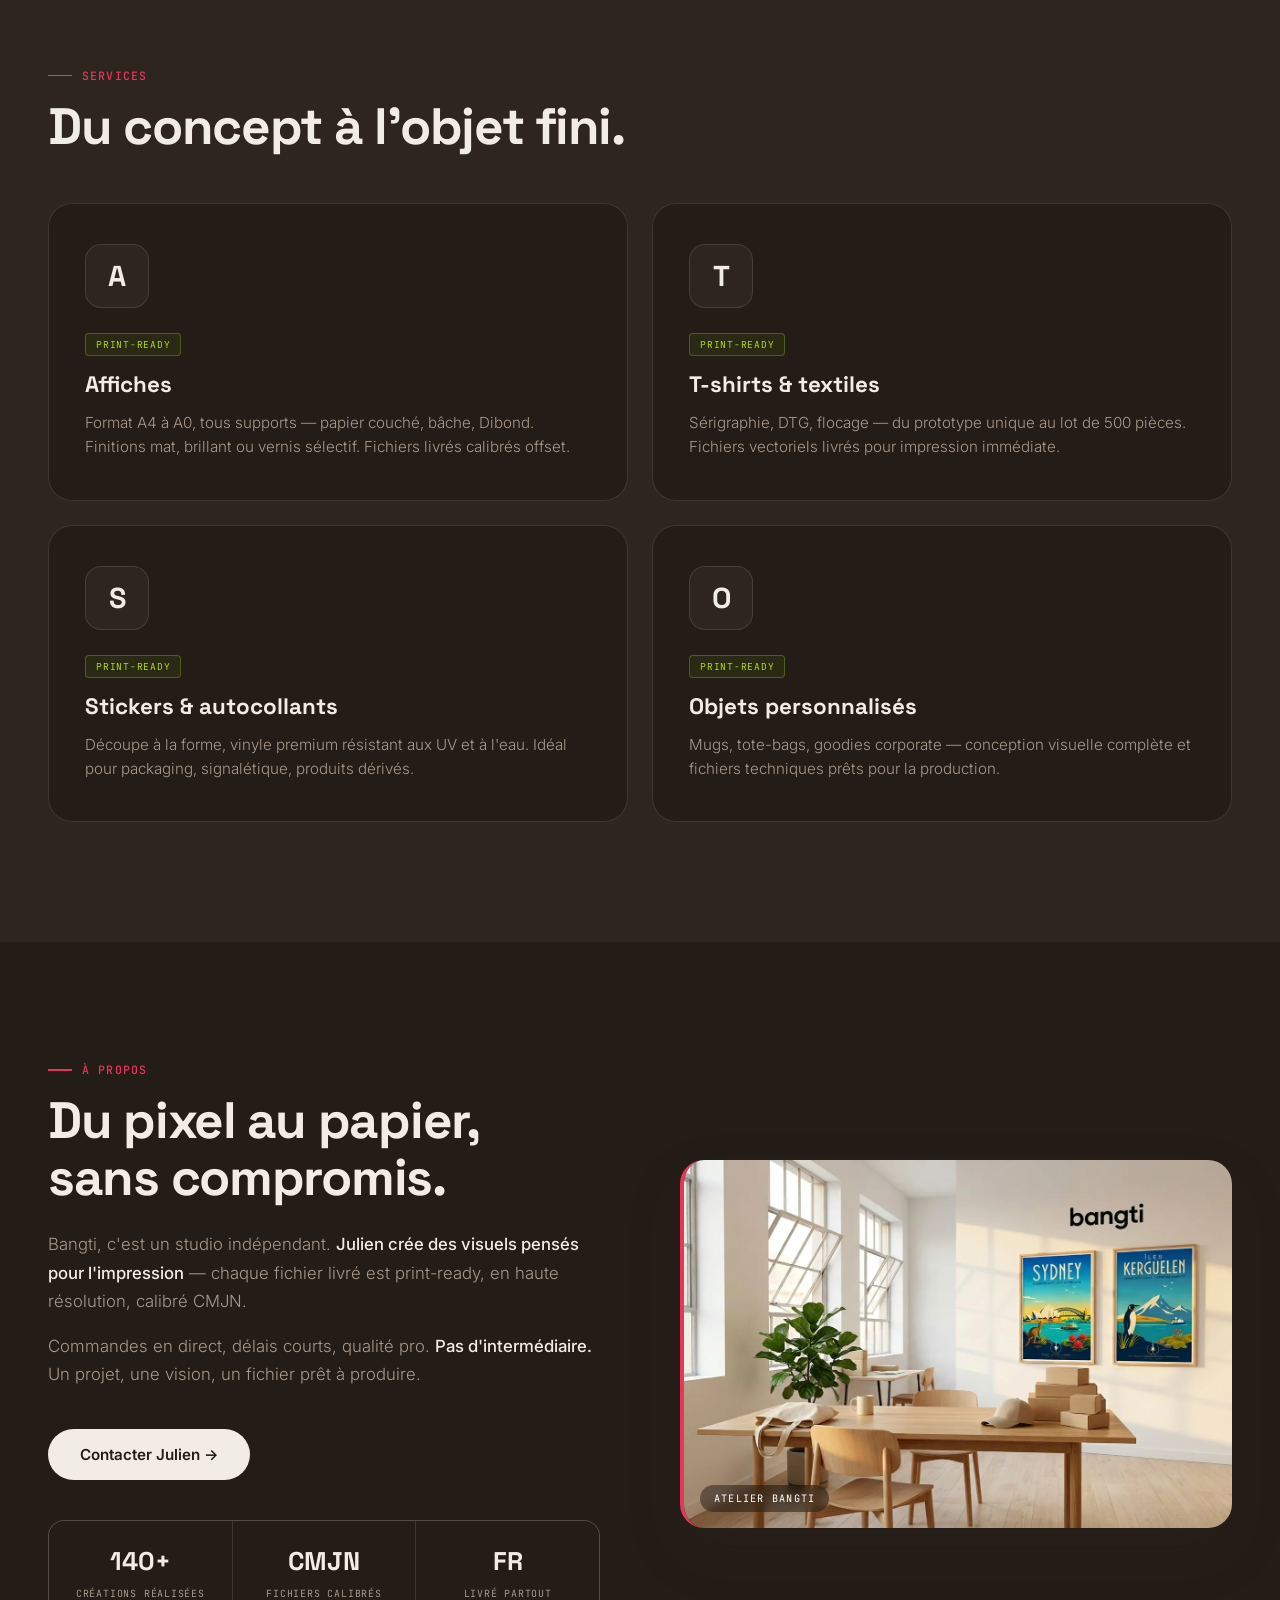
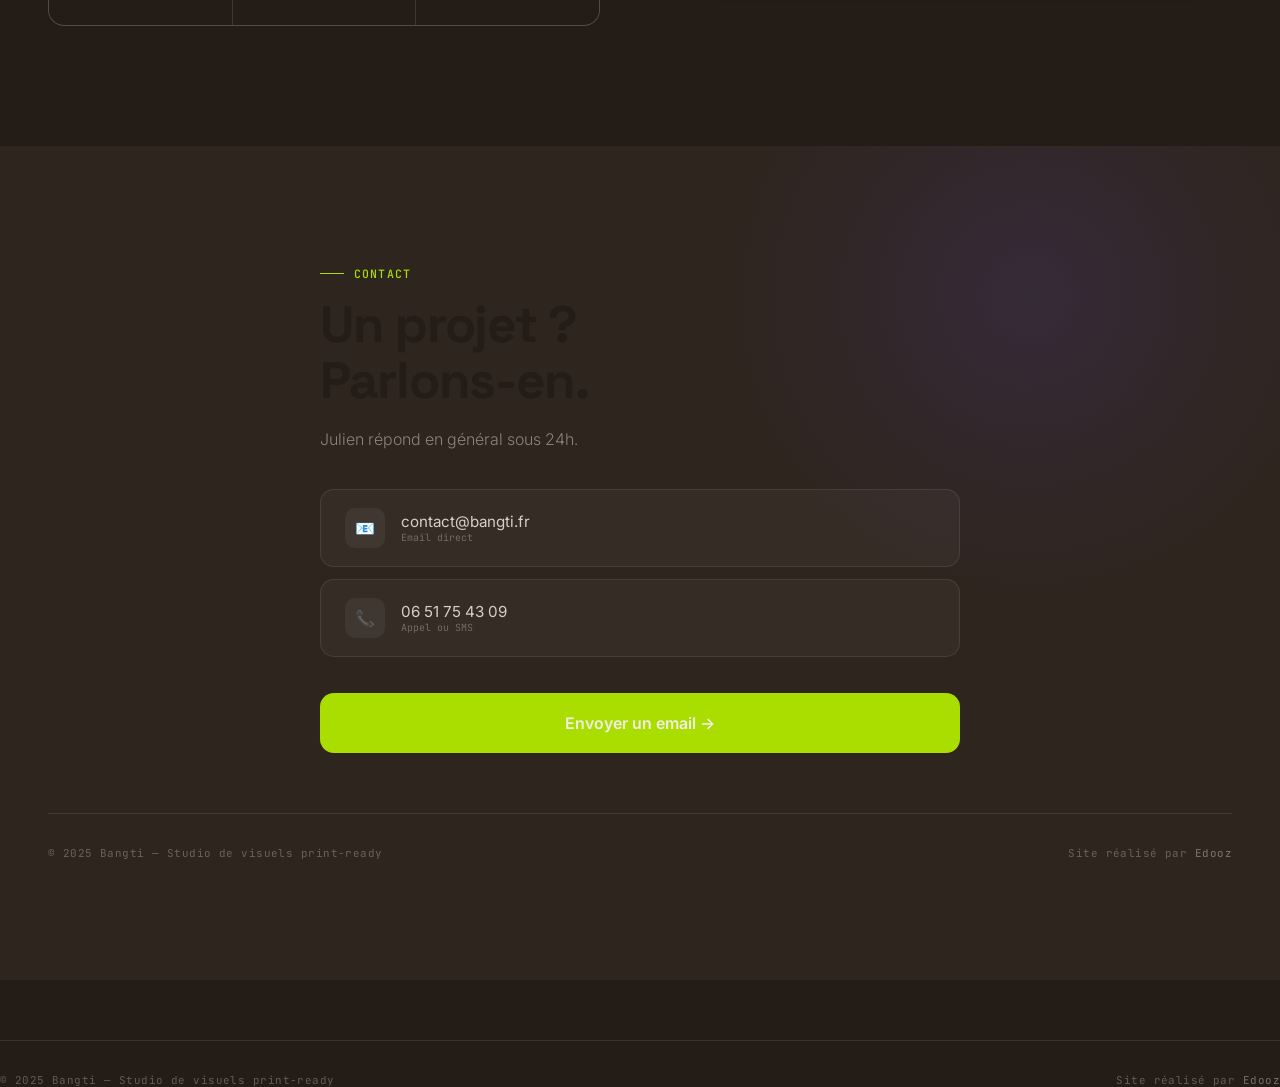
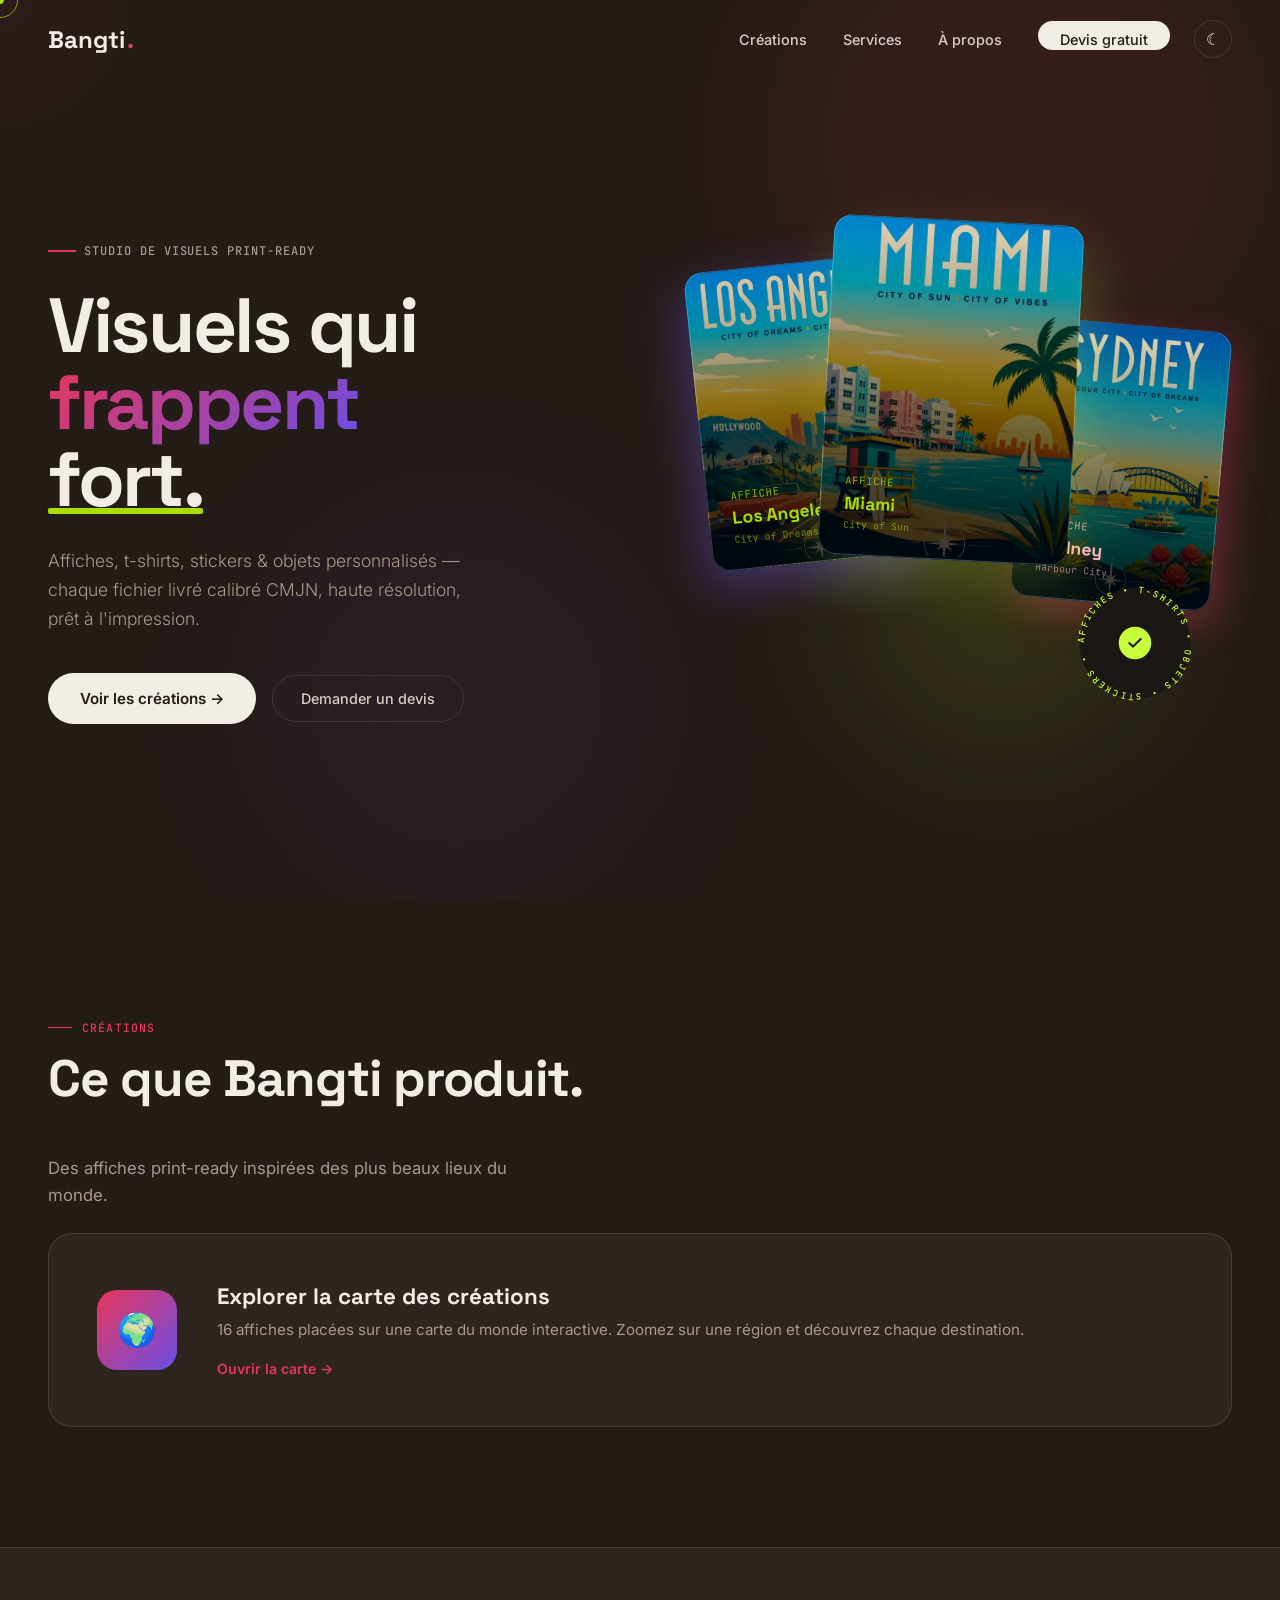
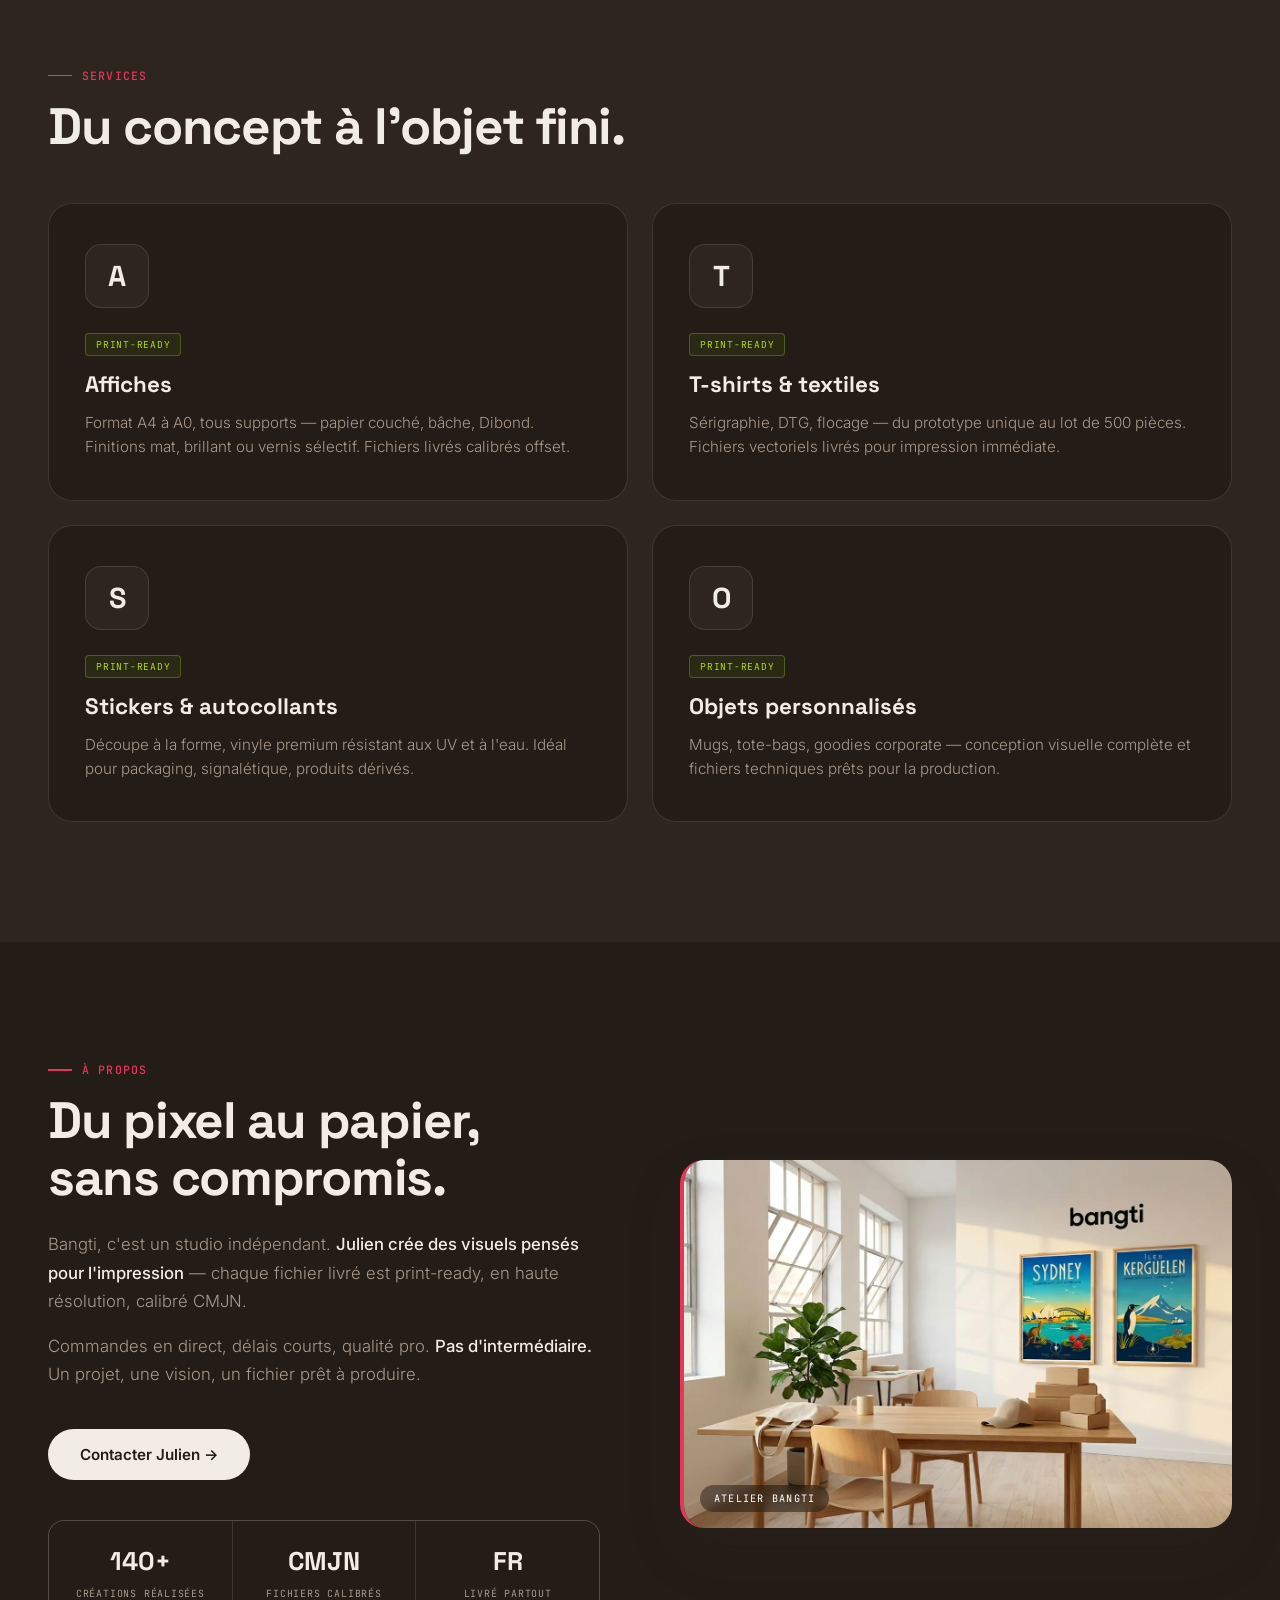
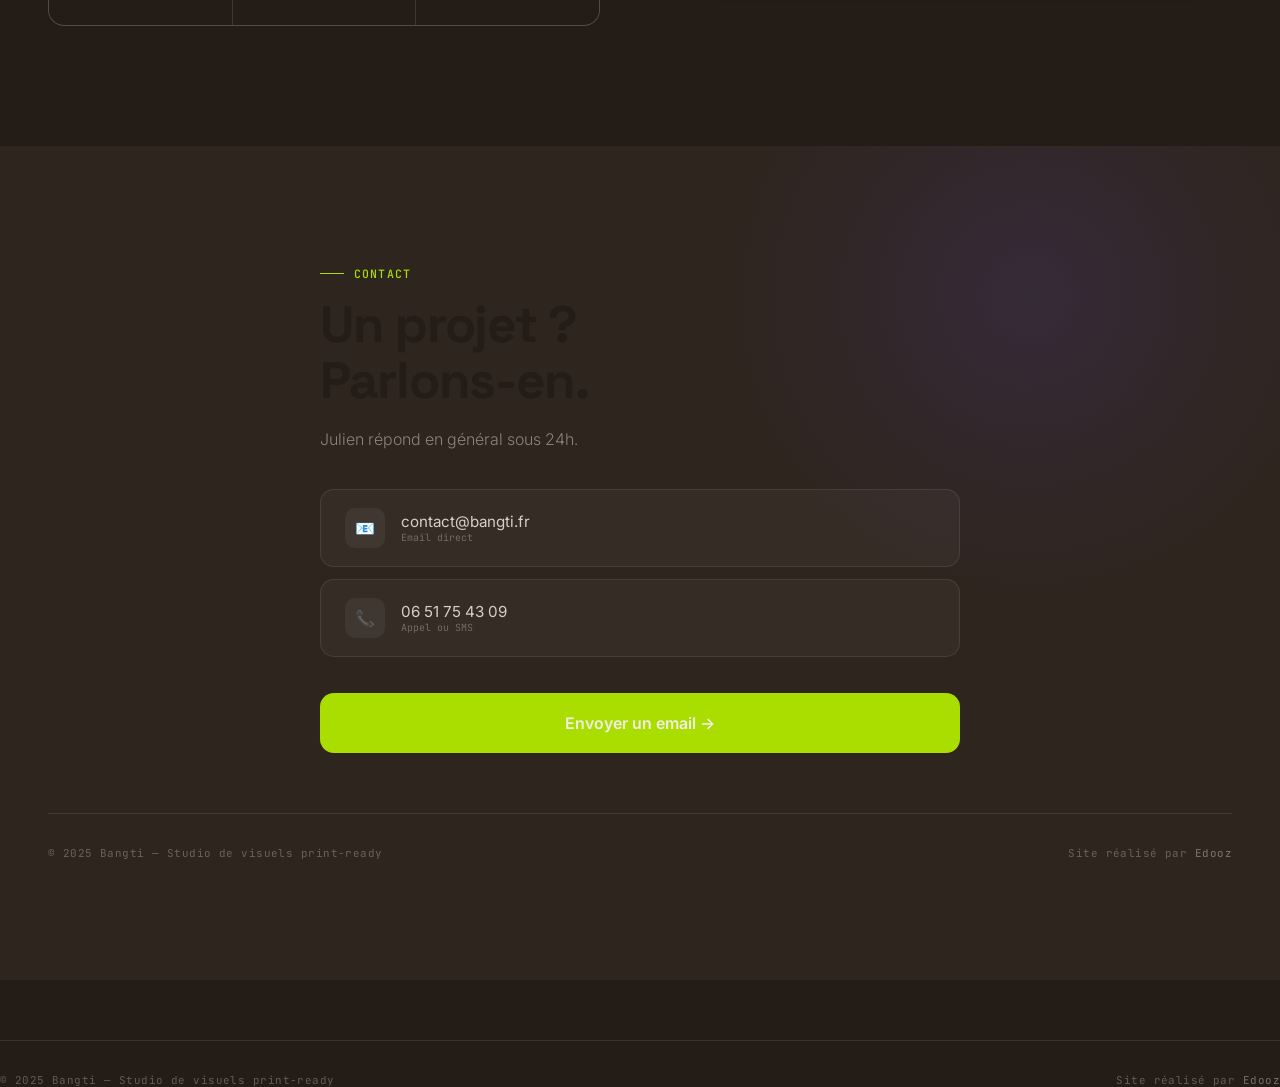
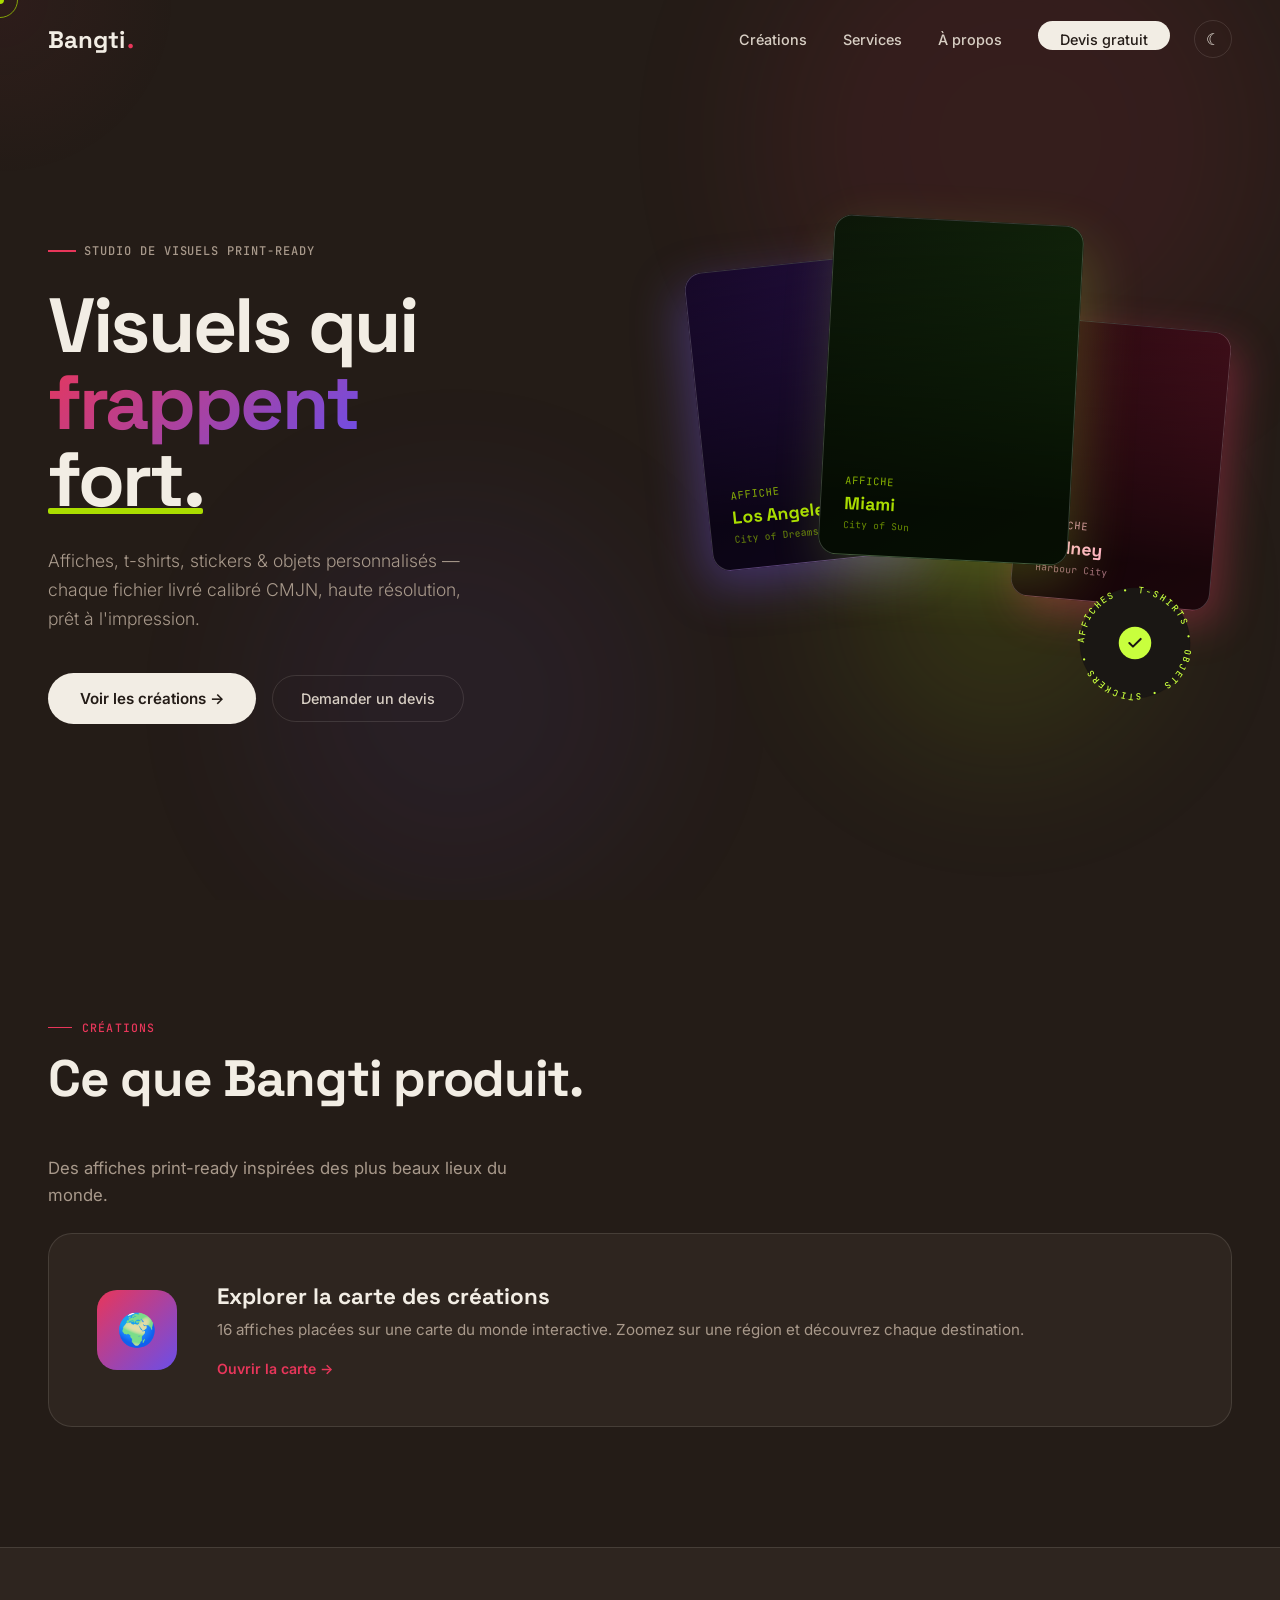
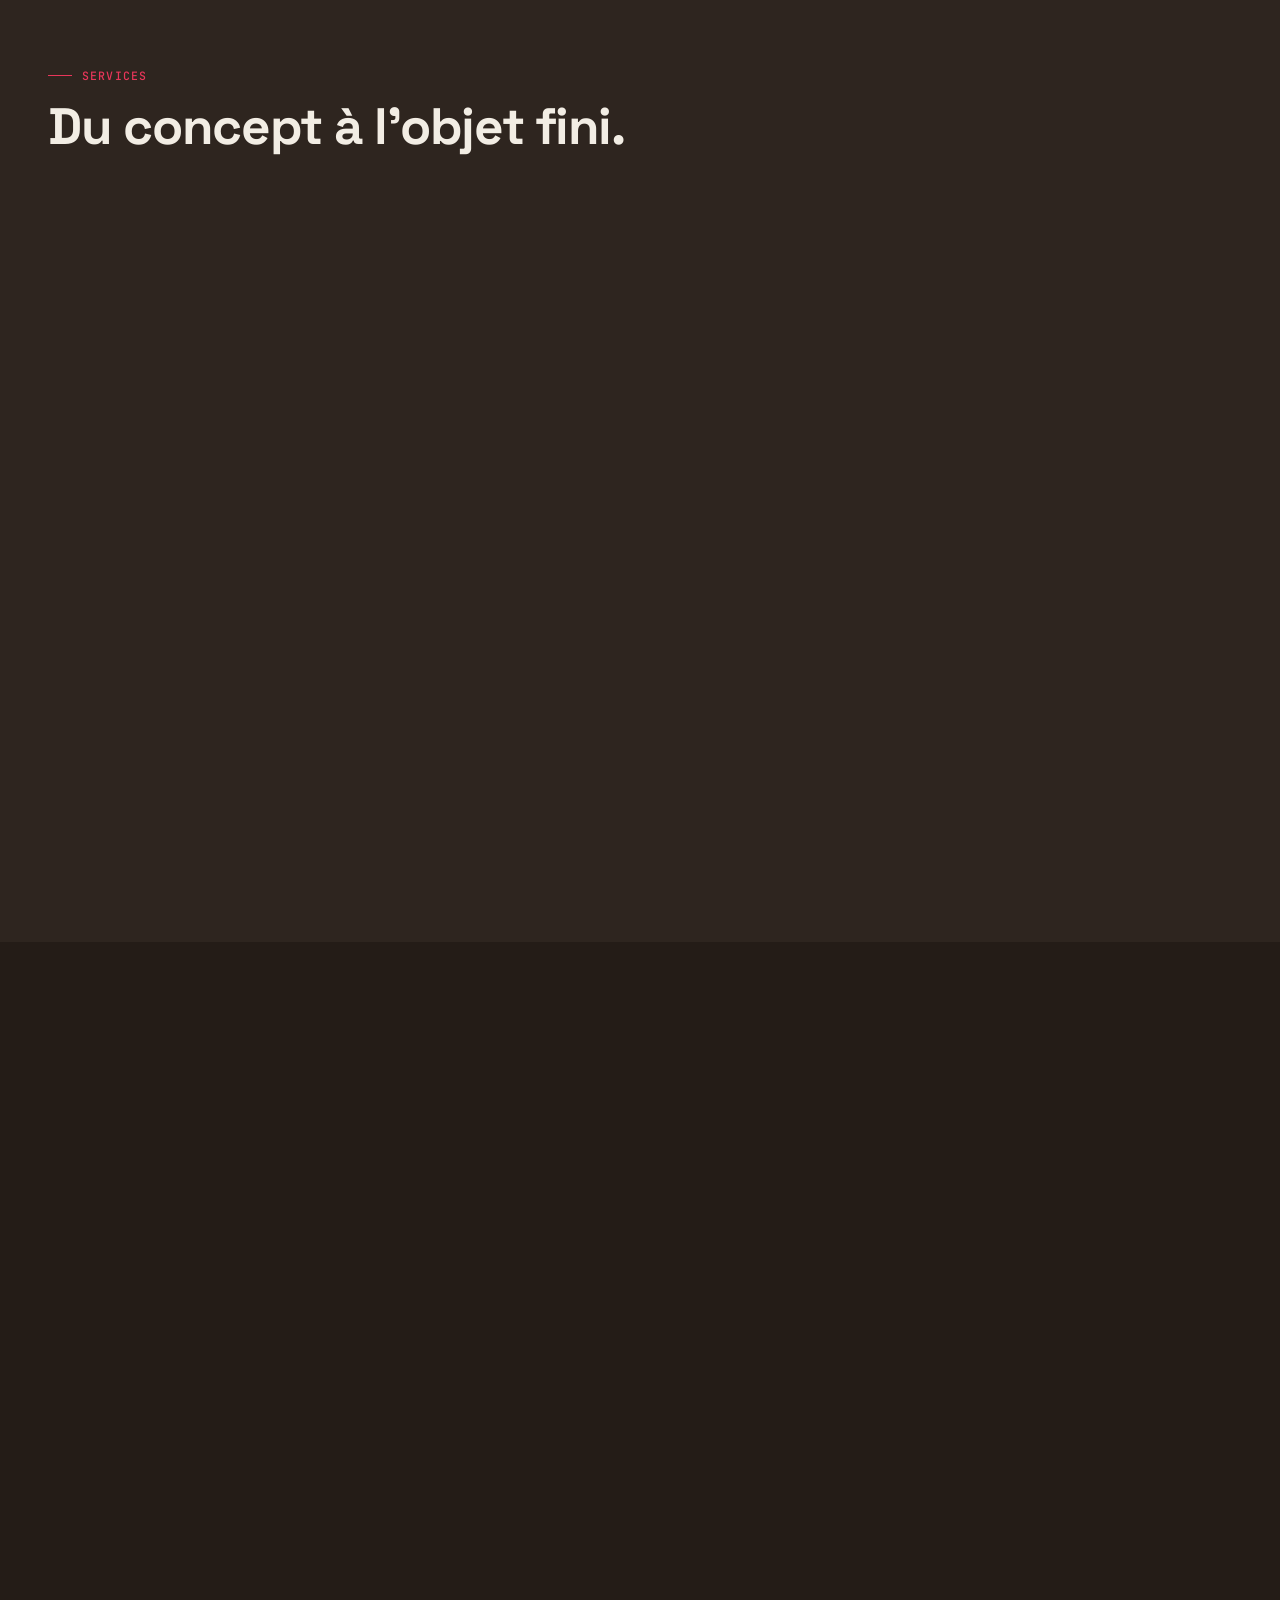
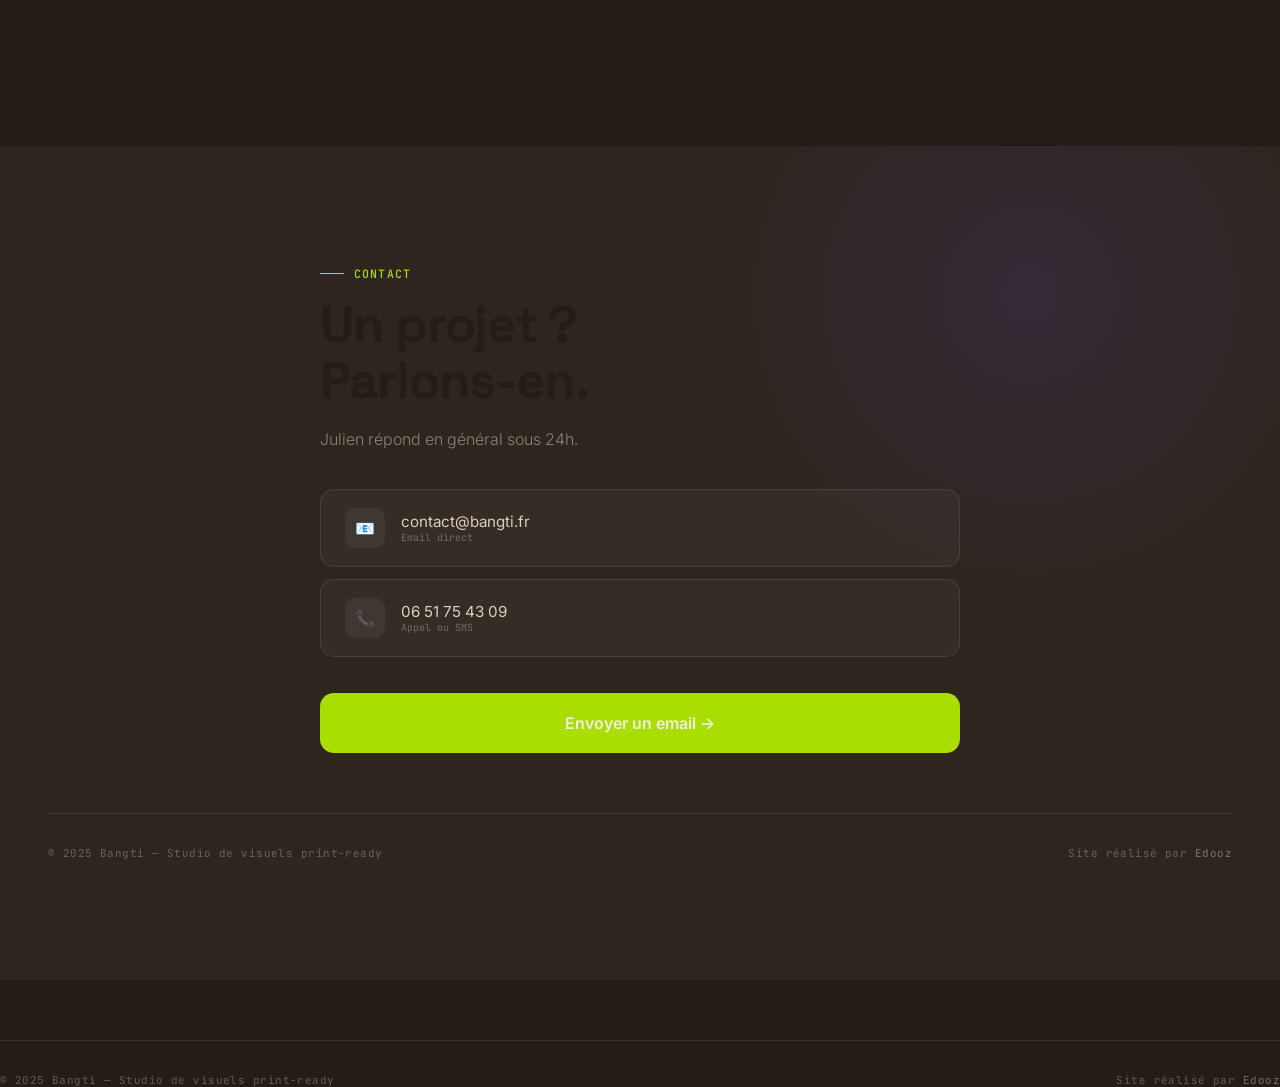
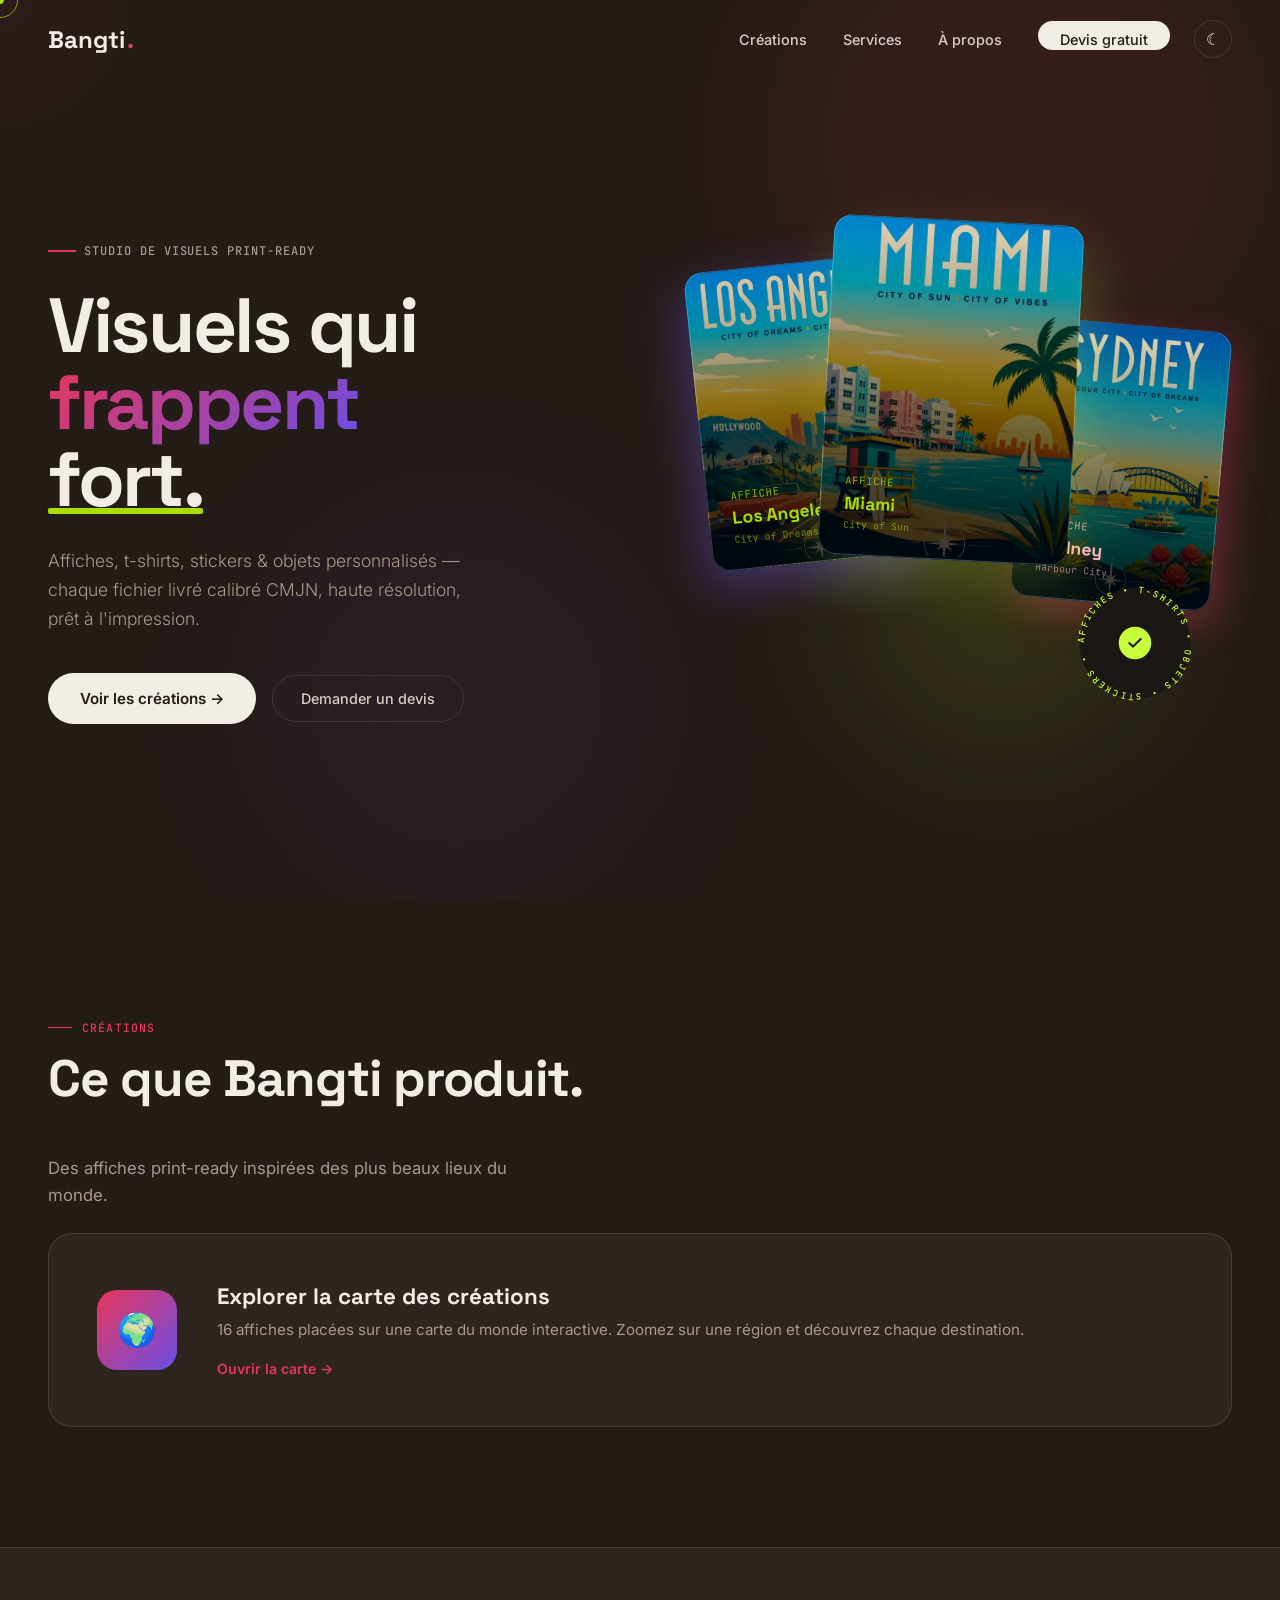
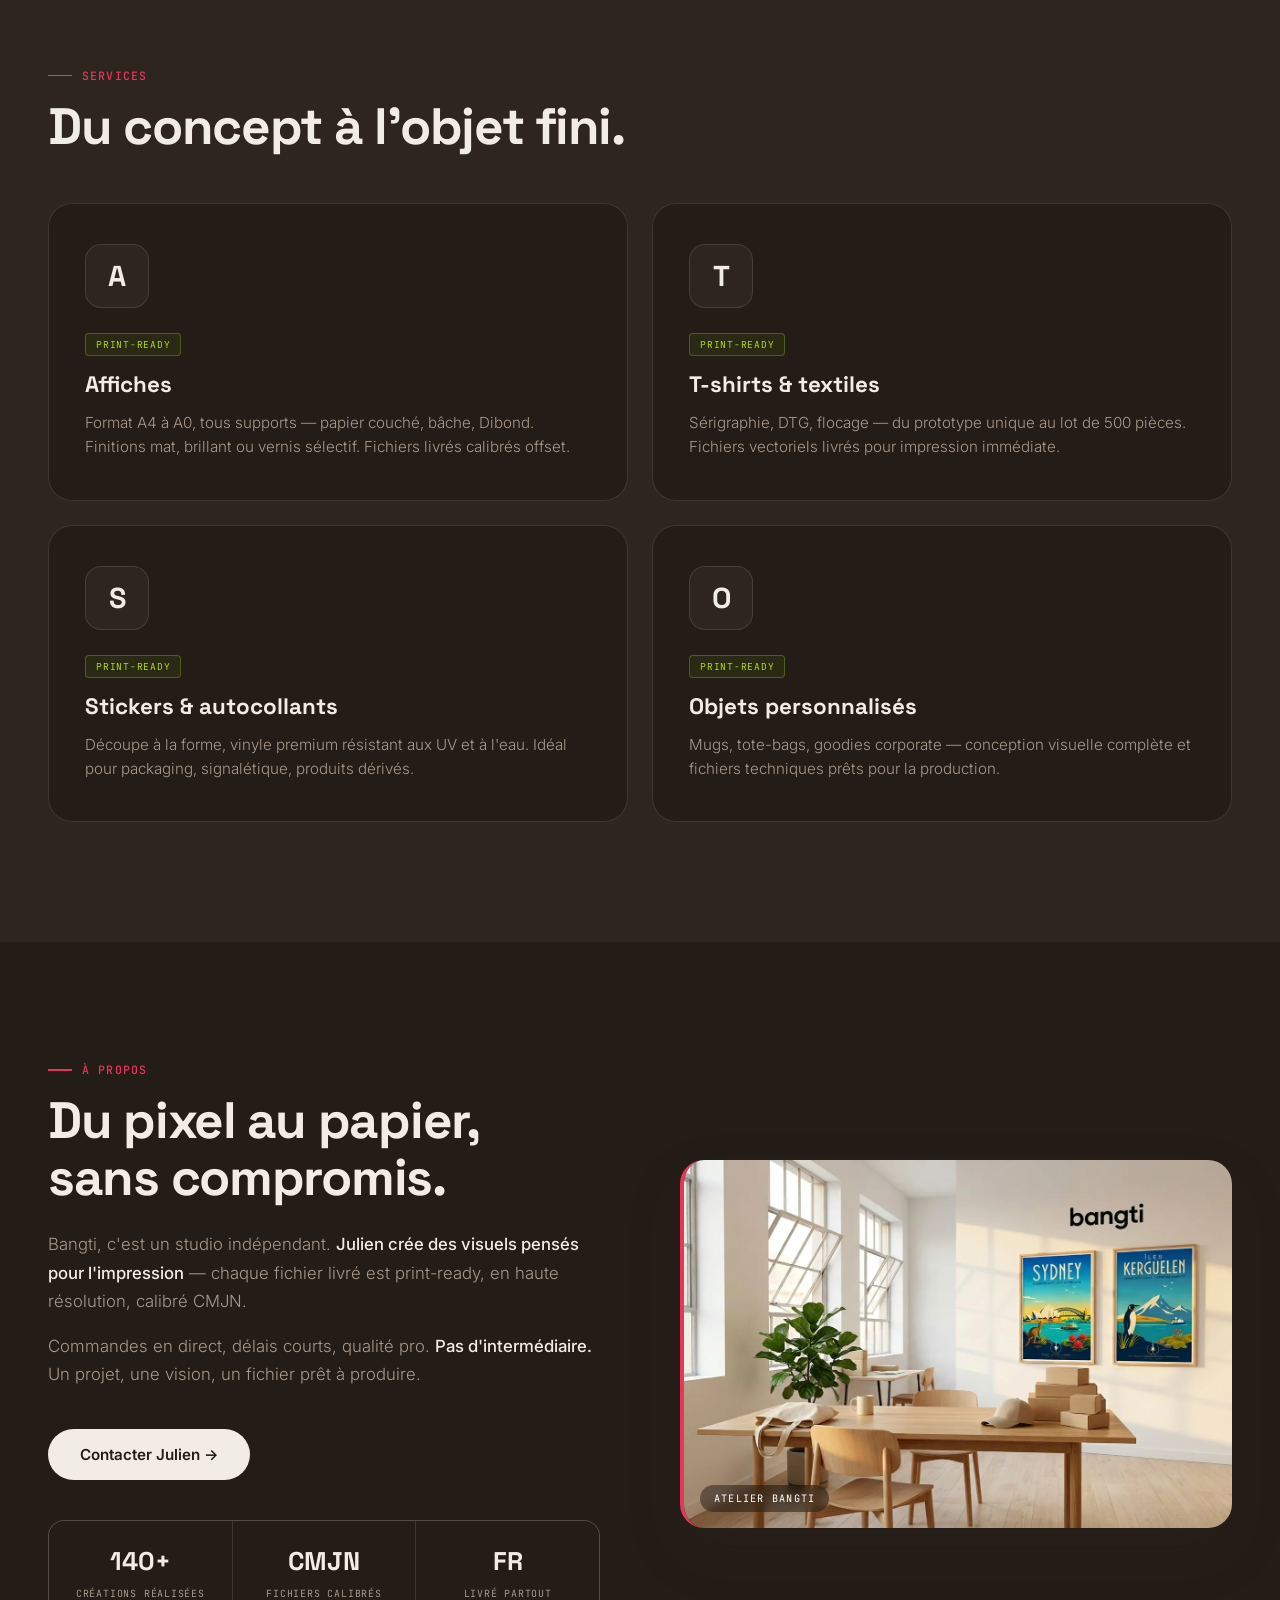
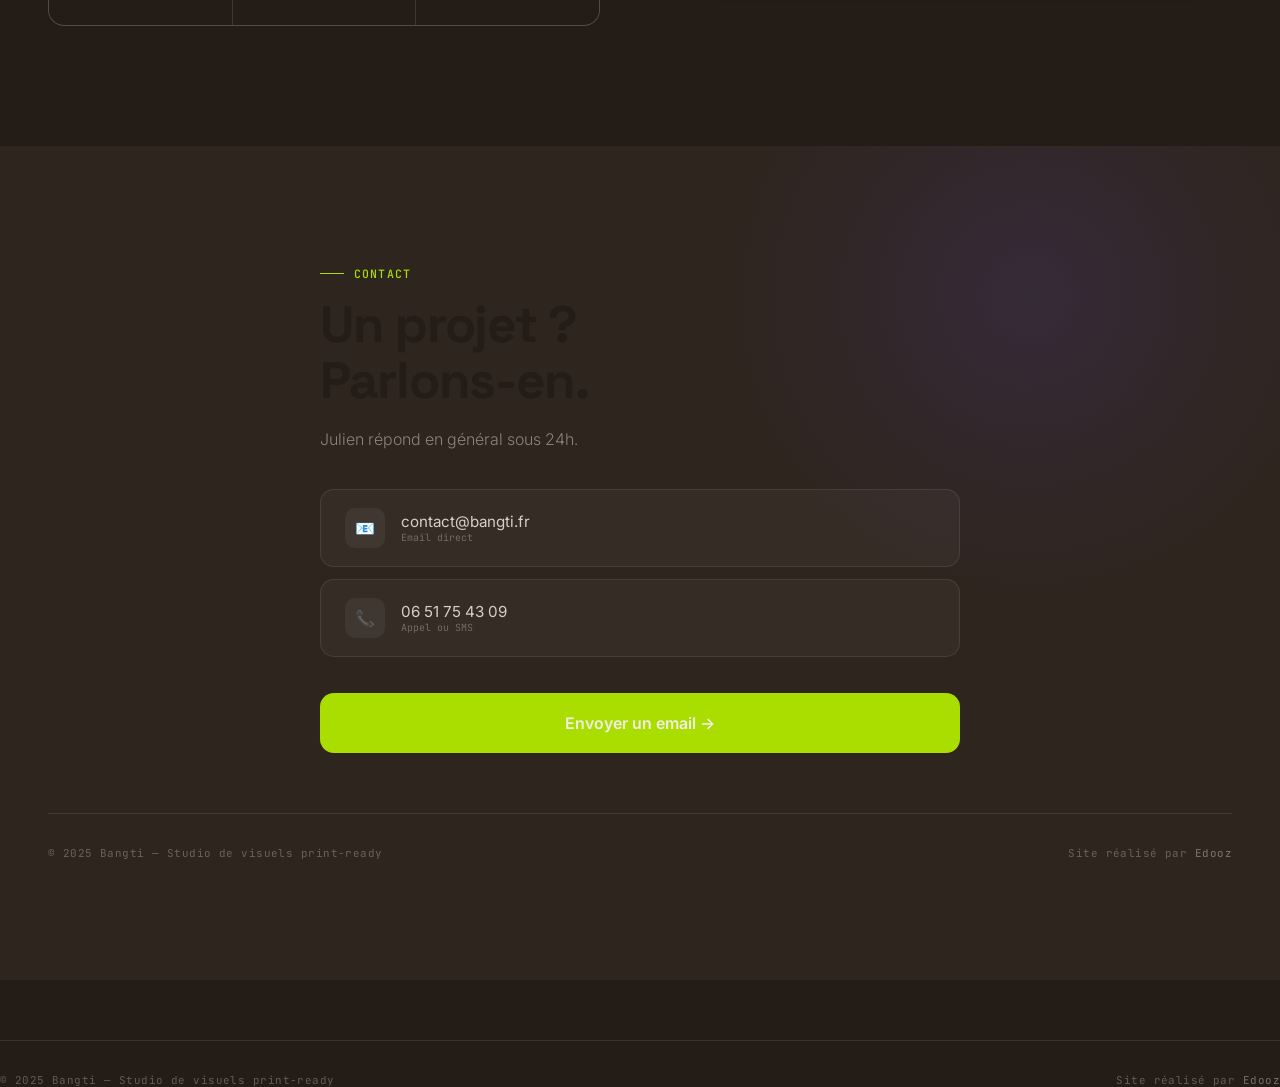
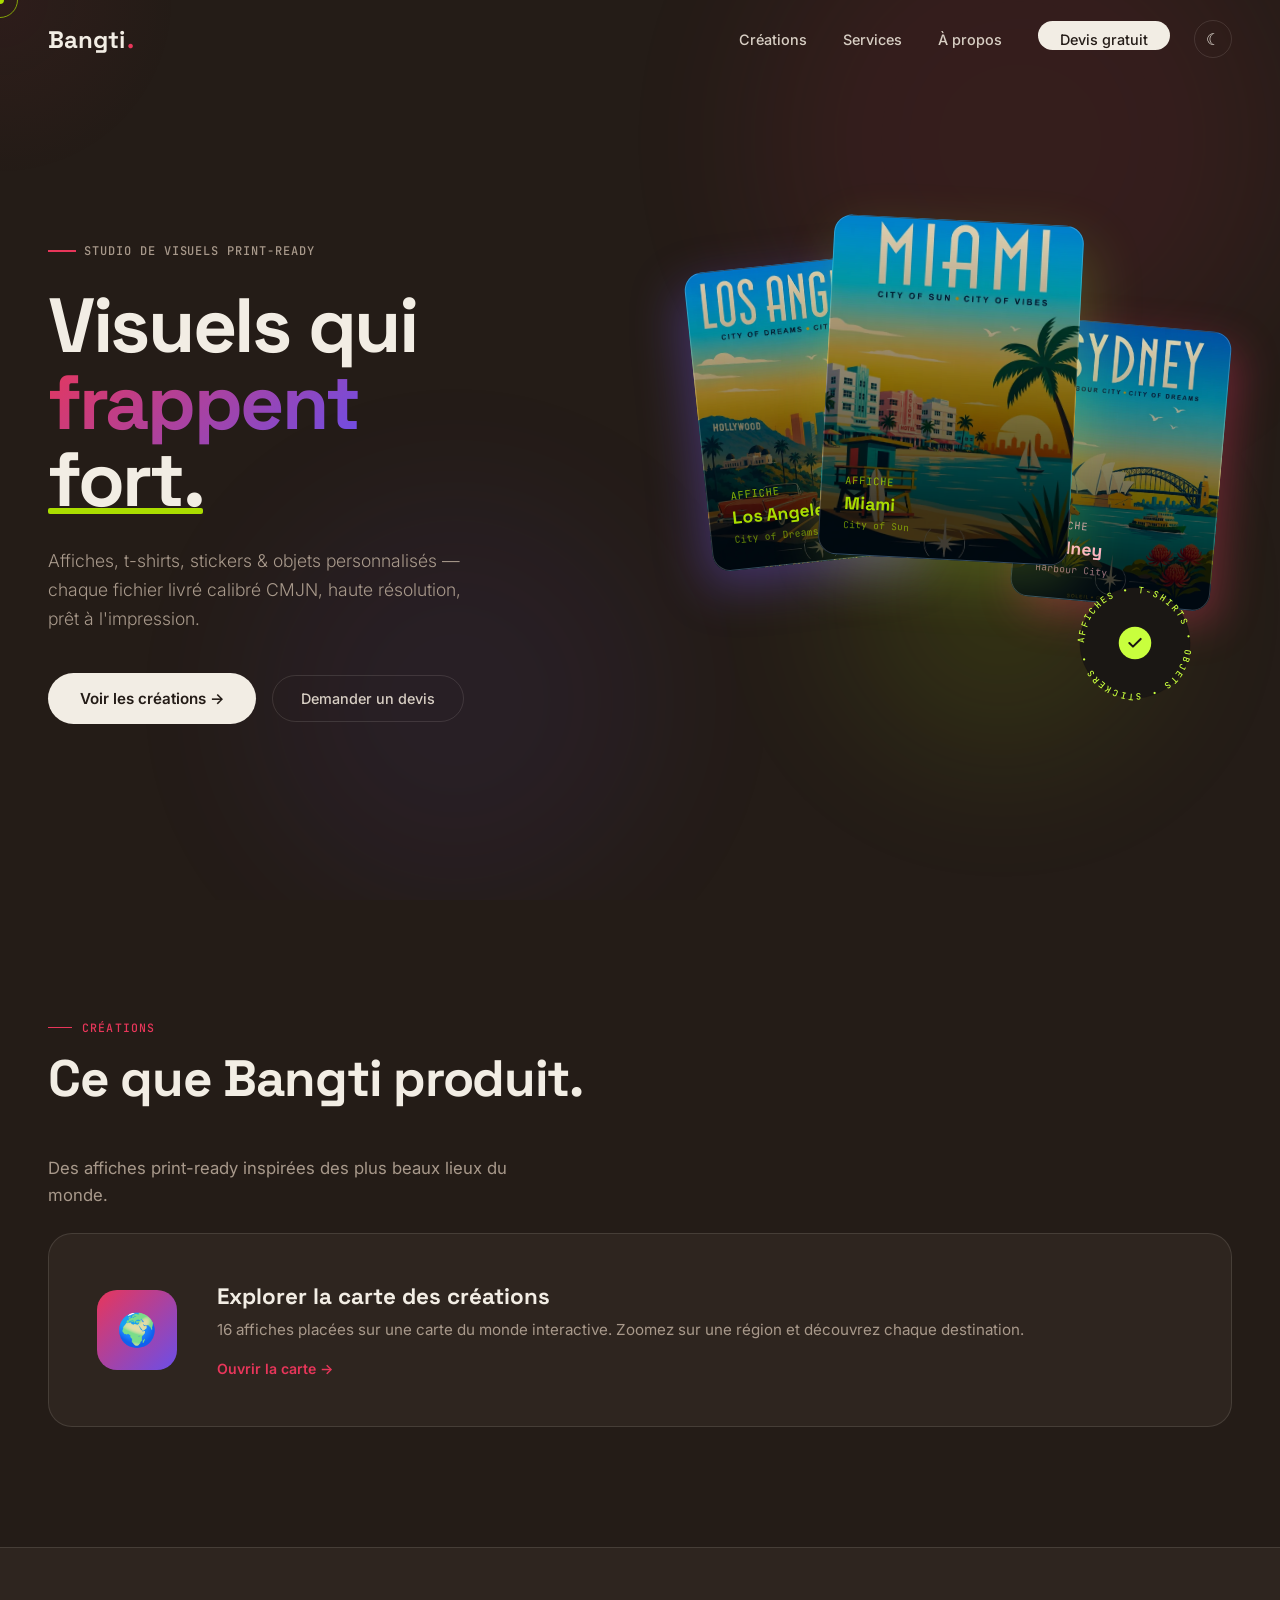
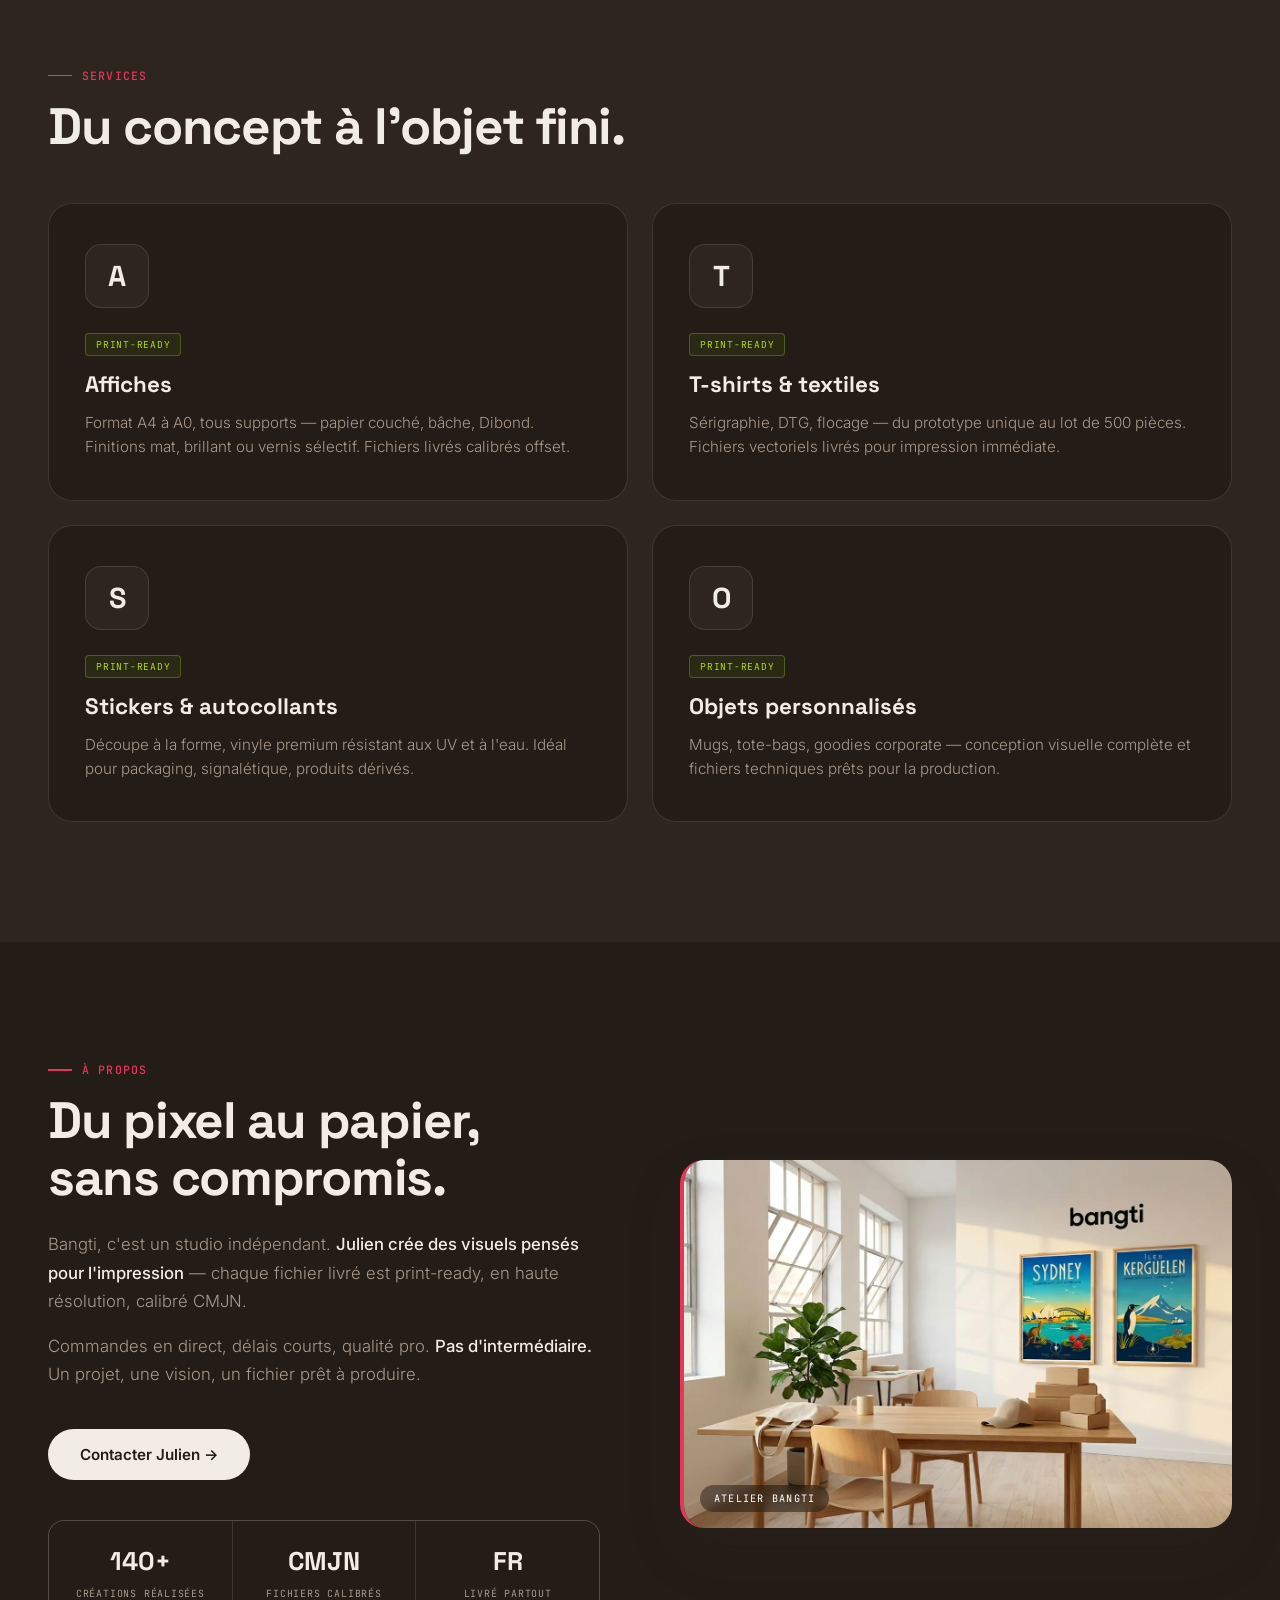
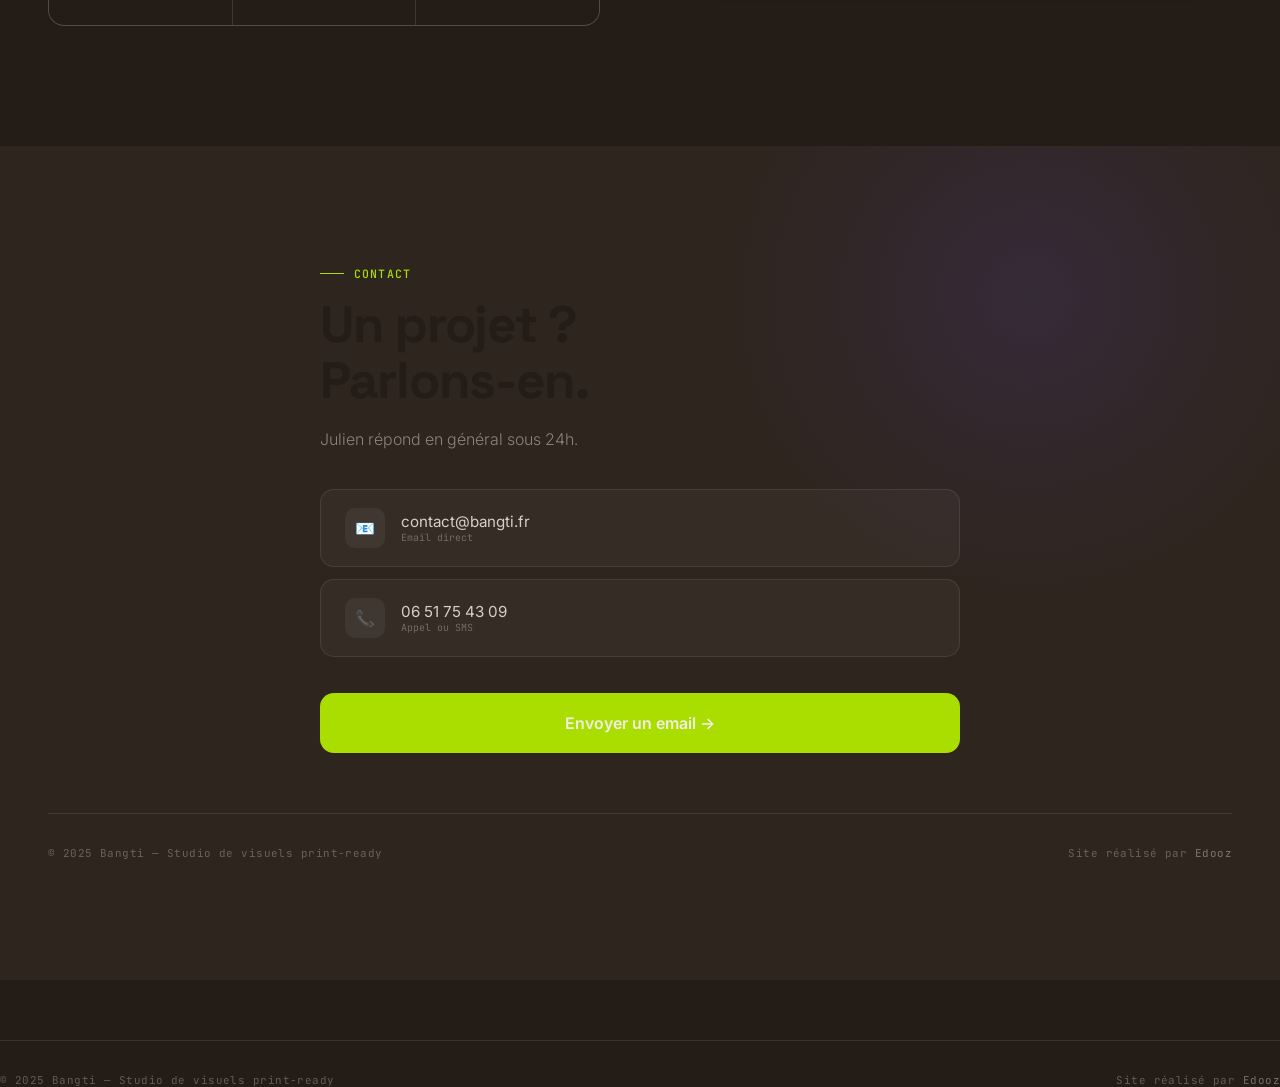
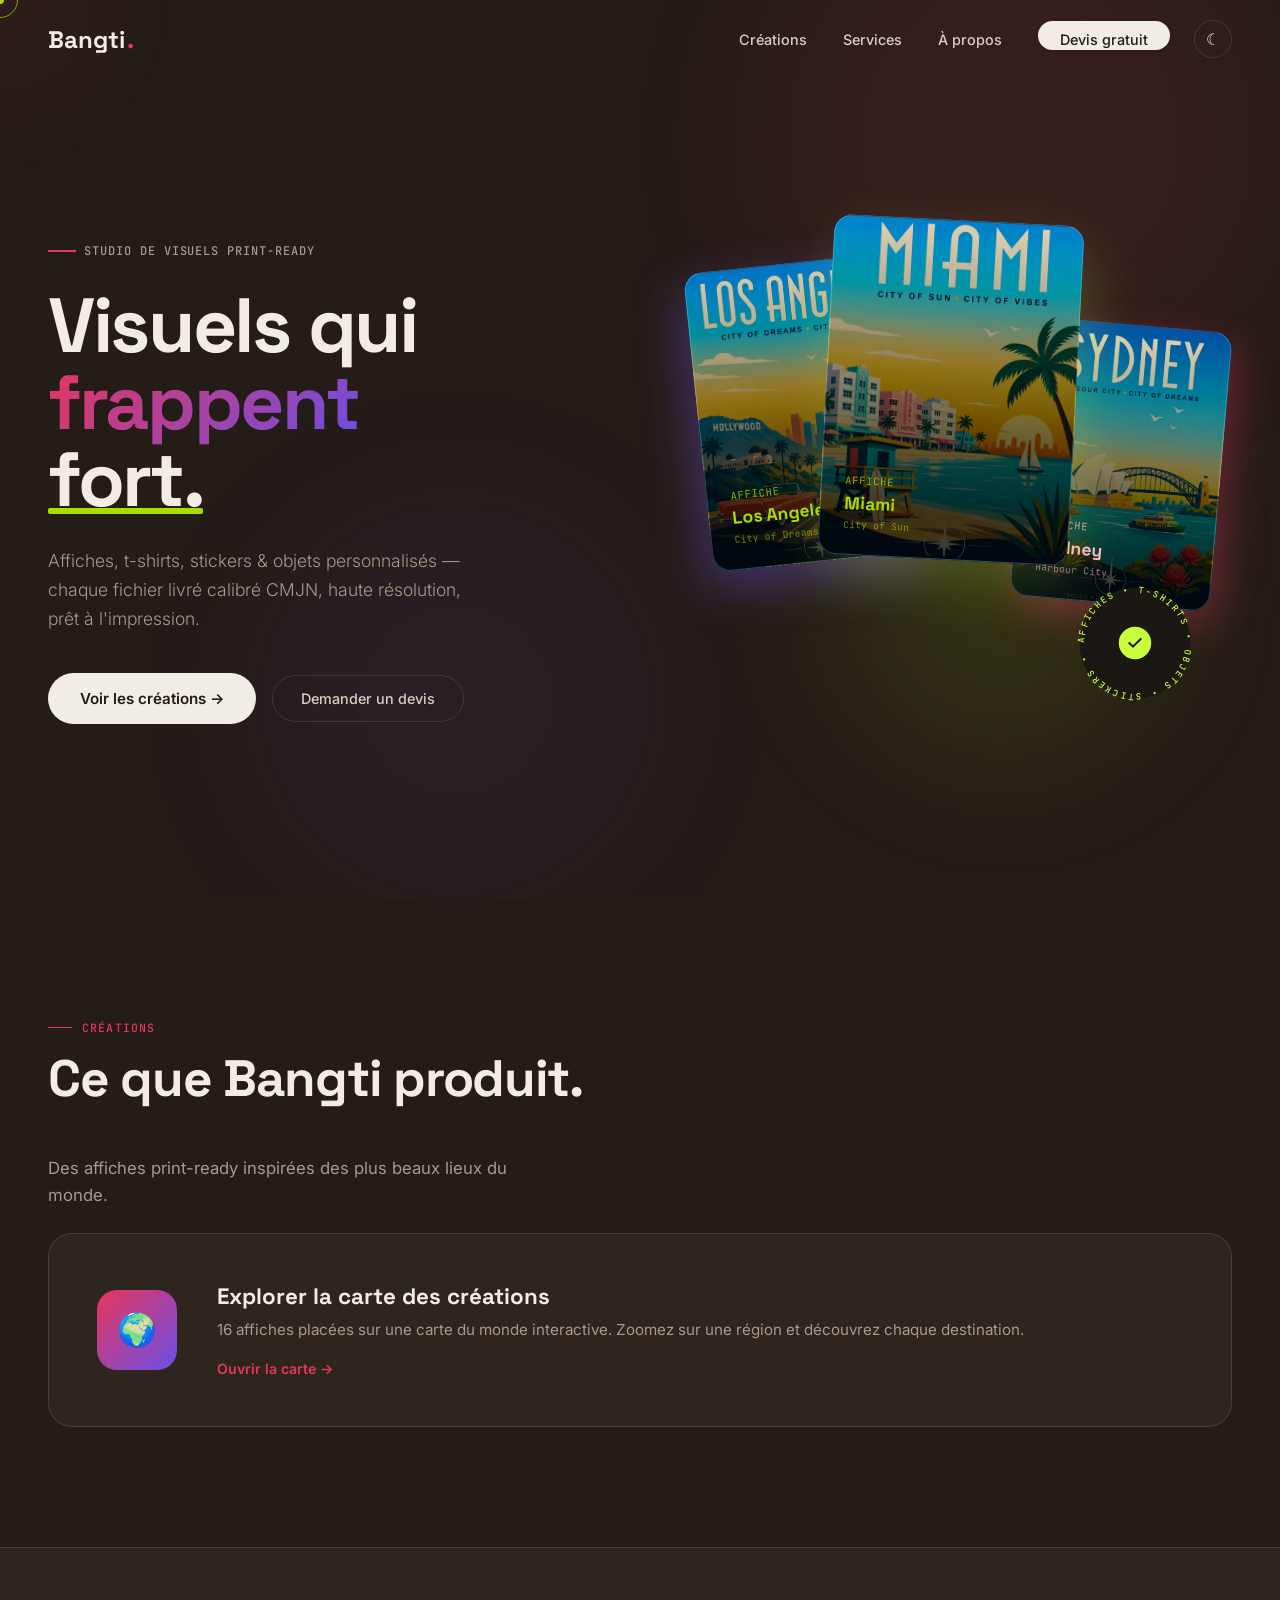
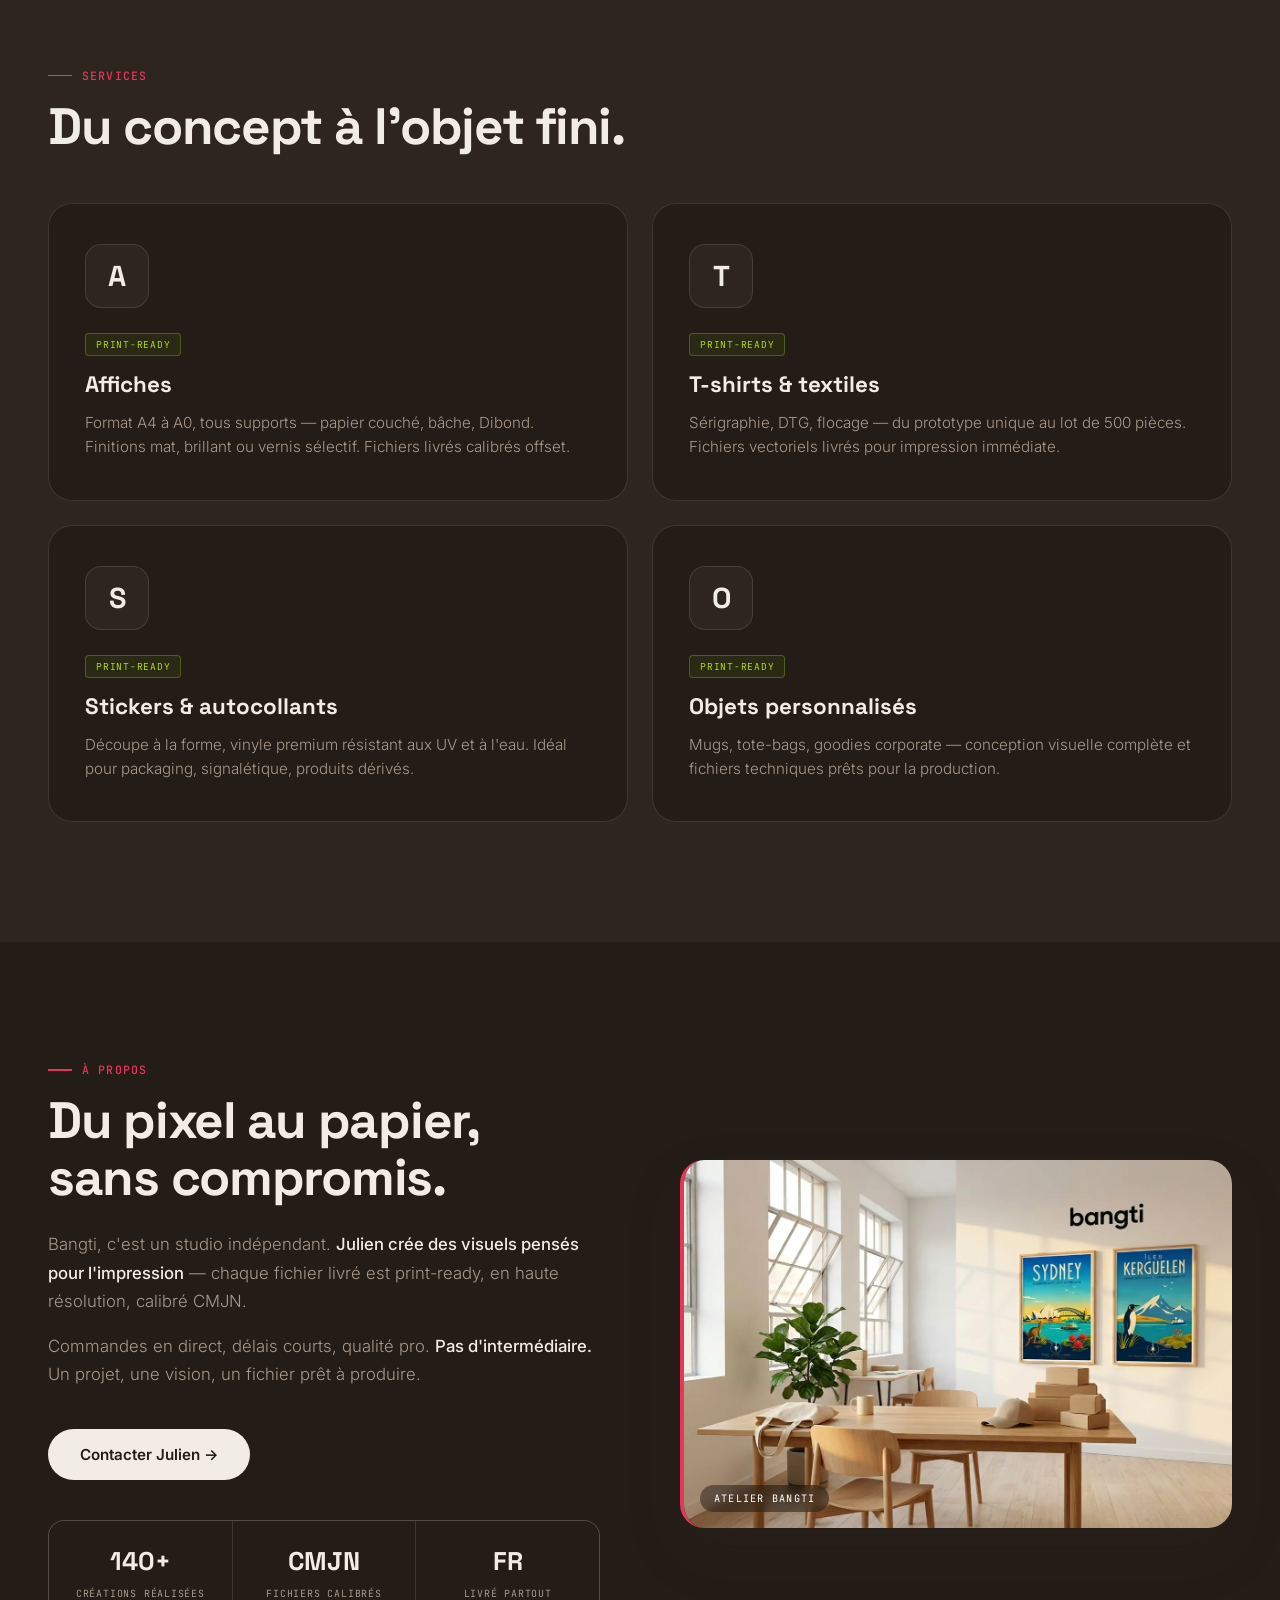
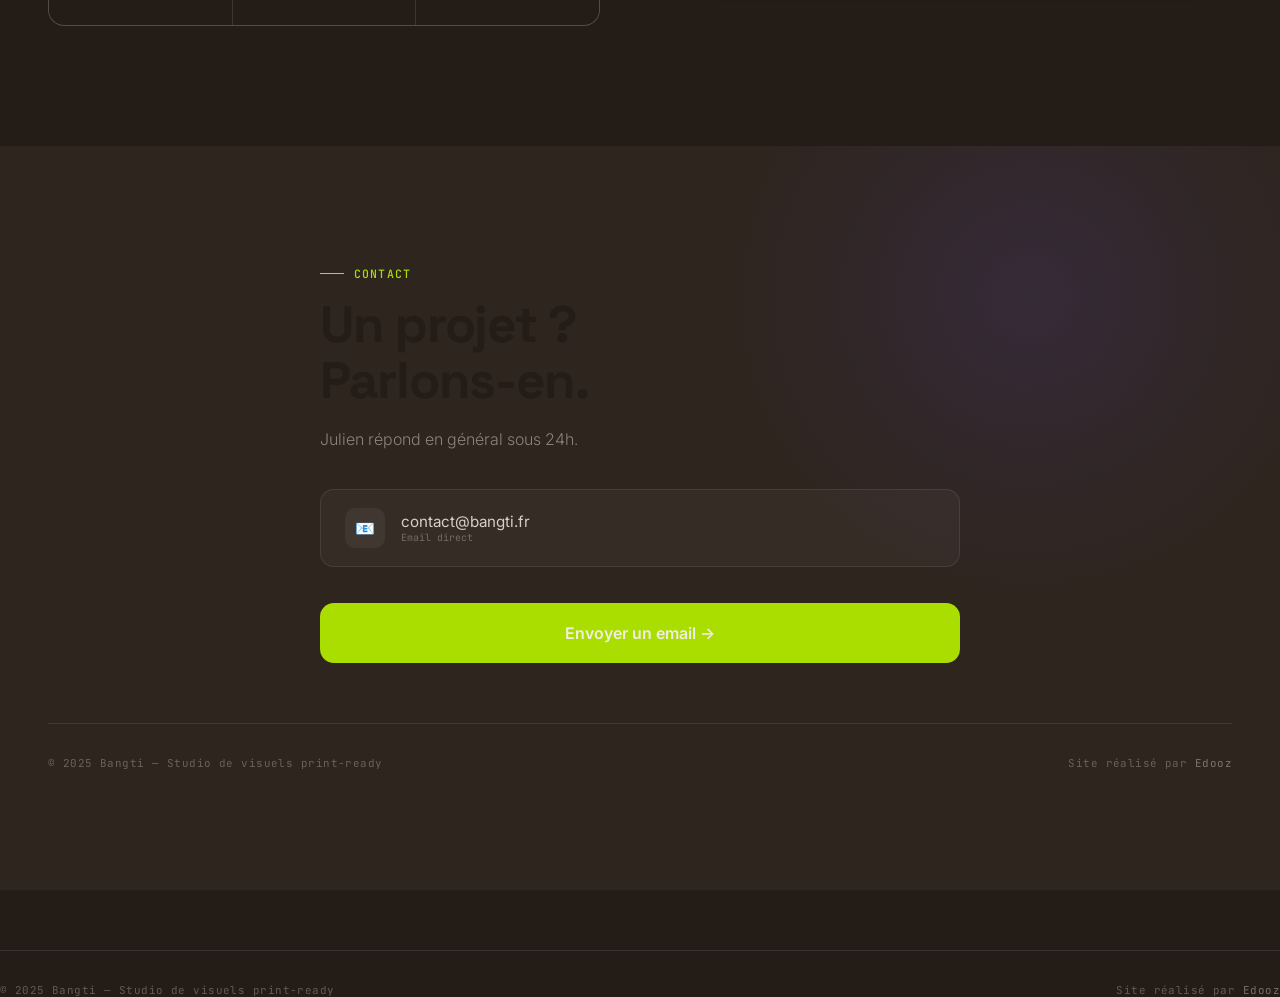
